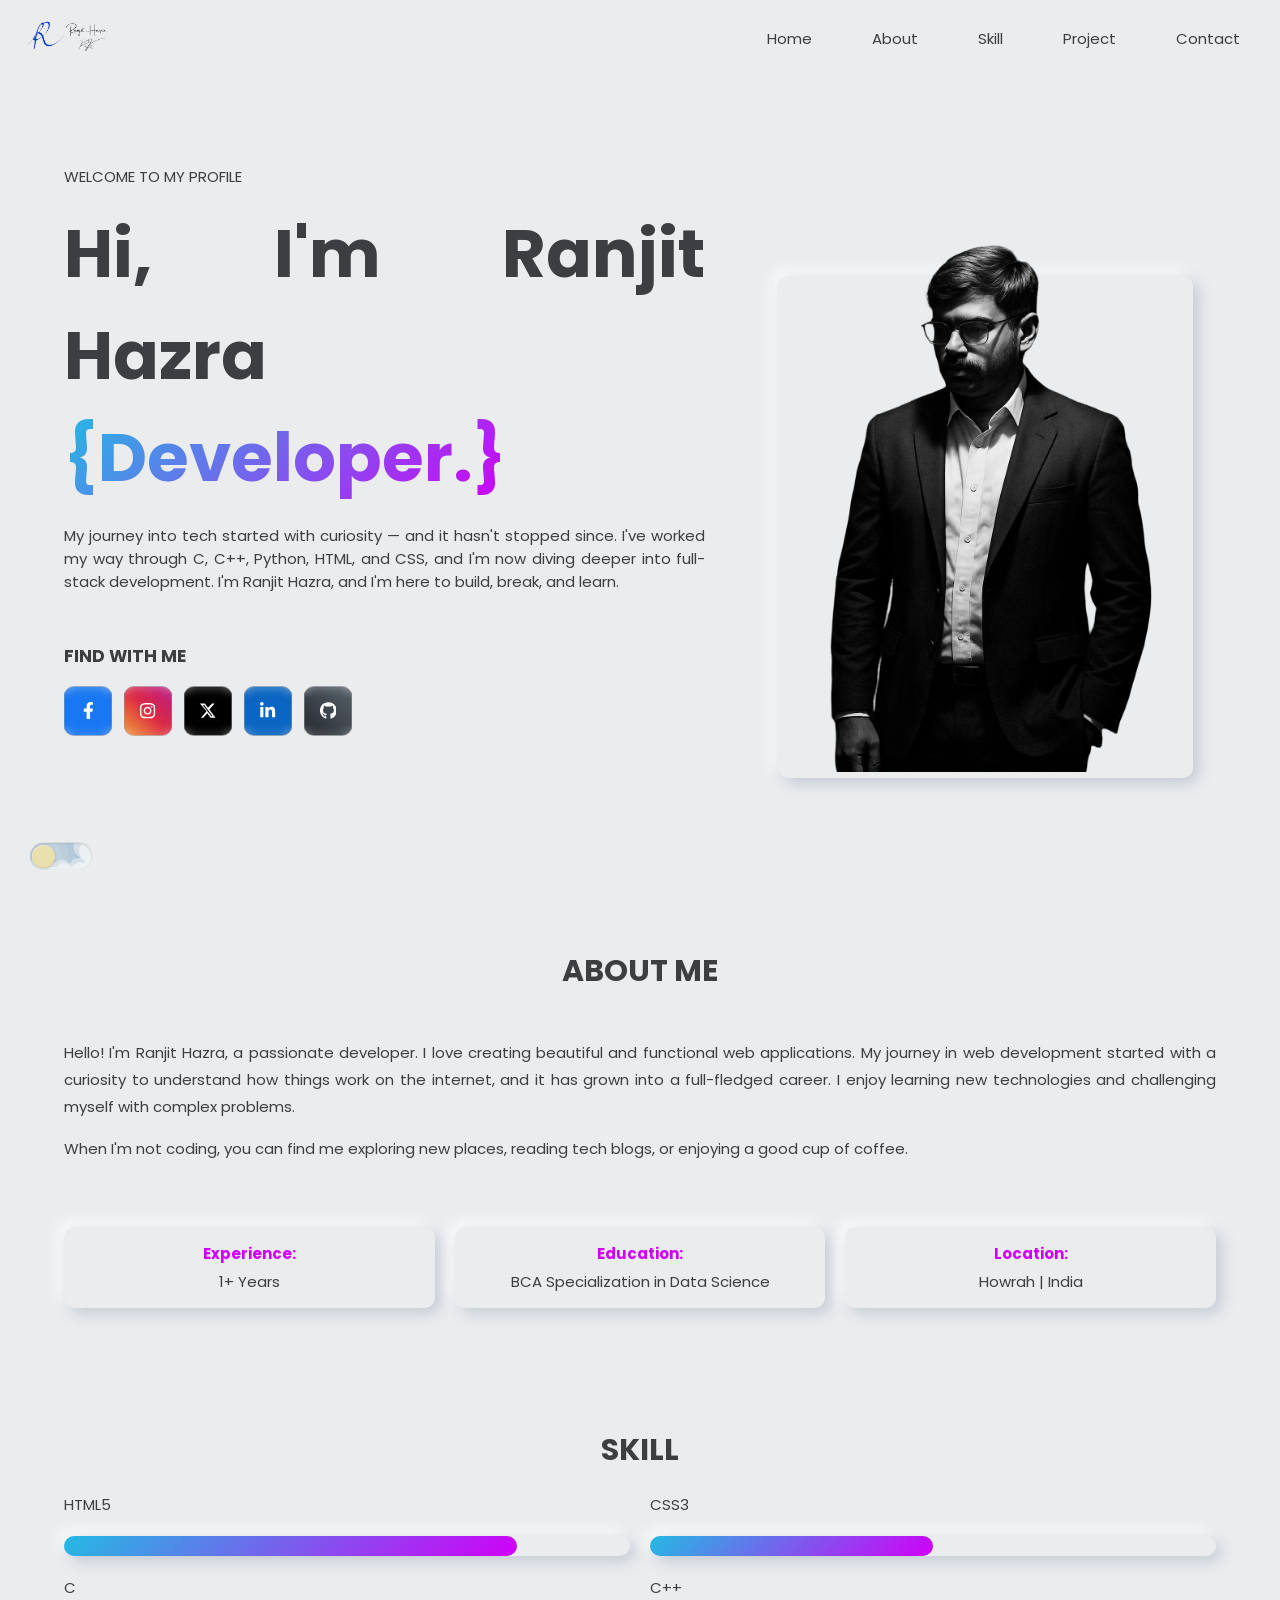
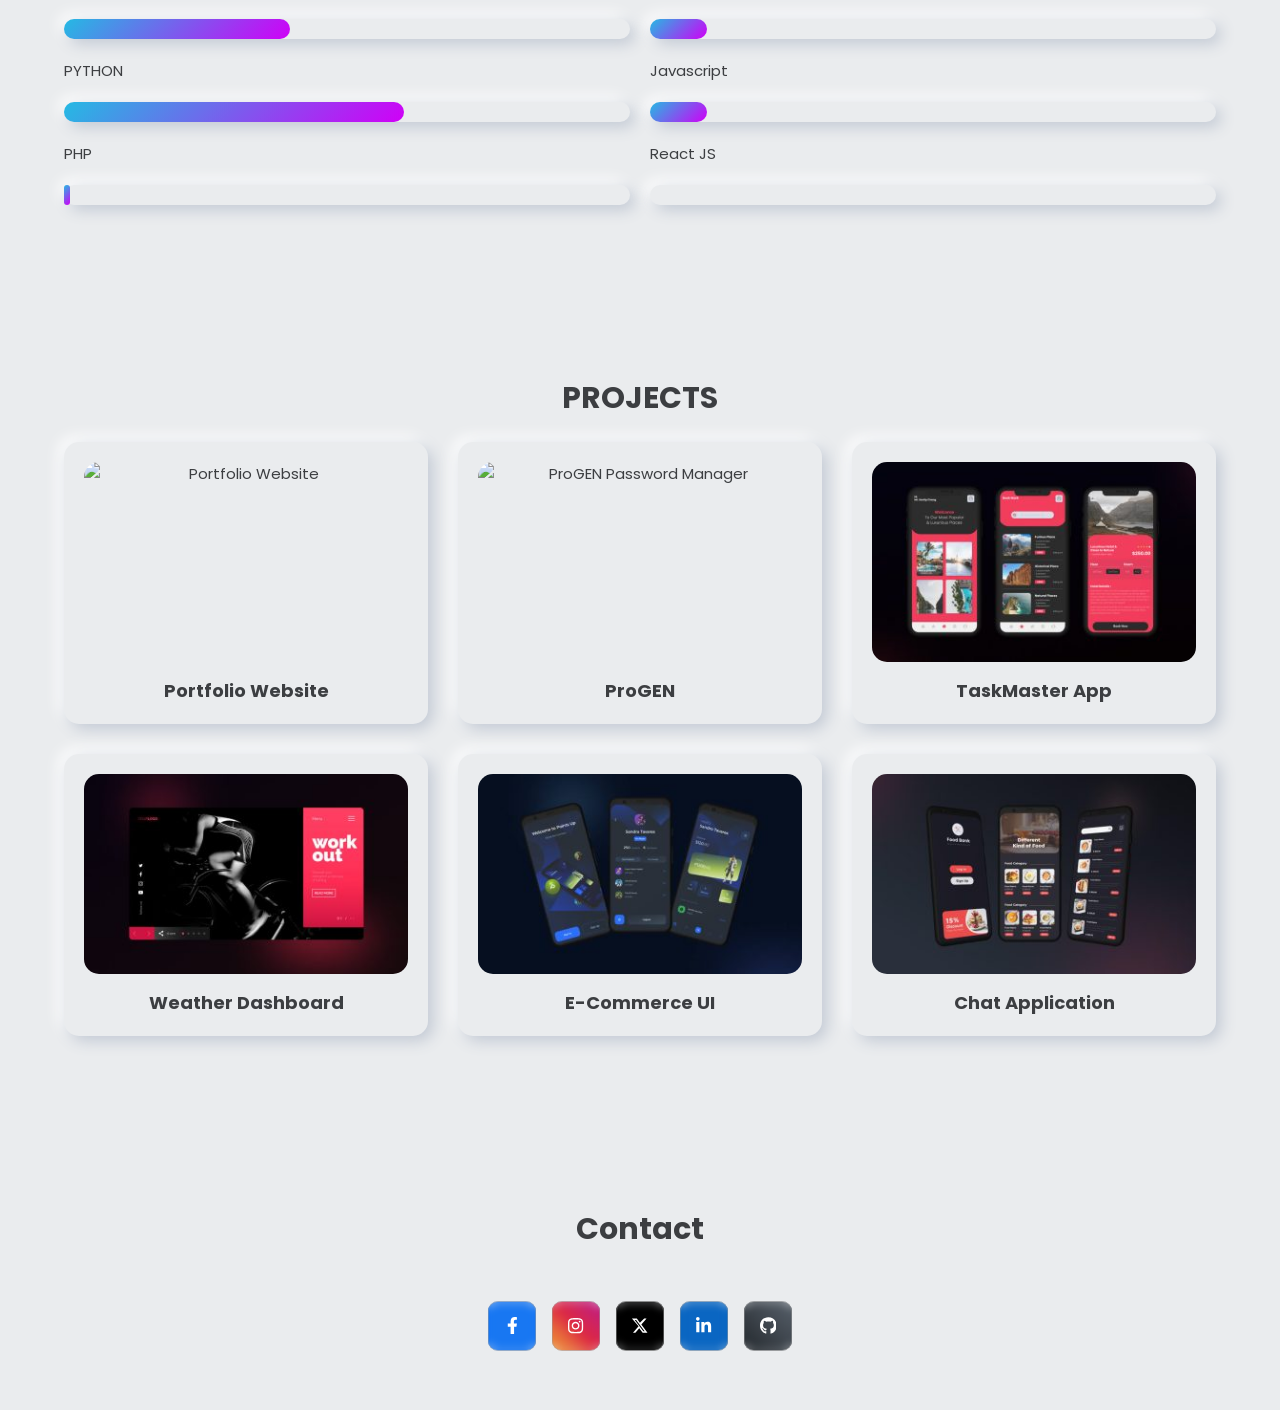
==== index.html @ 3785ac53 "Rename portfolio.html to index.html" ====
<!DOCTYPE html>
<html lang="en">

<head>
    <meta charset="UTF-8">
    <meta http-equiv="X-UA-Compatible" content="IE=edge">
    <meta name="viewport" content="width=device-width, initial-scale=1.0">
    <title>Ranjit Hazra | Portfolio</title>
    <link rel="stylesheet" href="style.css">
    <link rel="stylesheet" href="https://cdnjs.cloudflare.com/ajax/libs/font-awesome/6.3.0/css/all.min.css">
    <link href="https://unpkg.com/aos@2.3.1/dist/aos.css" rel="stylesheet">
</head>

<body>
    <!-- Preloader -->
    <div id="preloader">
        <div class="loader-wrapper">
          <span class="loader-letter">G</span>
          <span class="loader-letter">e</span>
          <span class="loader-letter">n</span>
          <span class="loader-letter">e</span>
          <span class="loader-letter">r</span>
          <span class="loader-letter">a</span>
          <span class="loader-letter">t</span>
          <span class="loader-letter">i</span>
          <span class="loader-letter">n</span>
          <span class="loader-letter">g</span>

          <div class="loader"></div>
        </div>
    </div>

    <!-- Theme Toggle -->
    <div class="theme-toggle-wrapper">
        <label class="theme-switch">
          <input type="checkbox" class="theme-switch__checkbox" id="theme-checkbox">
          <div class="theme-switch__container">
            <div class="theme-switch__clouds"></div>
            <div class="theme-switch__stars-container">
              <svg xmlns="http://www.w3.org/2000/svg" viewBox="0 0 144 55" fill="none">
                <path fill-rule="evenodd" clip-rule="evenodd" d="M135.831 3.00688C135.055 3.85027 134.111 4.29946 133 4.35447C134.111 4.40947 135.055 4.85867 135.831 5.71123C136.607 6.55462 136.996 7.56303 136.996 8.72727C136.996 7.95722 137.172 7.25134 137.525 6.59129C137.886 5.93124 138.372 5.39954 138.98 5.00535C139.598 4.60199 140.268 4.39114 141 4.35447C139.88 4.2903 138.936 3.85027 138.16 3.00688C137.384 2.16348 136.996 1.16425 136.996 0C136.996 1.16425 136.607 2.16348 135.831 3.00688ZM31 23.3545C32.1114 23.2995 33.0551 22.8503 33.8313 22.0069C34.6075 21.1635 34.9956 20.1642 34.9956 19C34.9956 20.1642 35.3837 21.1635 36.1599 22.0069C36.9361 22.8503 37.8798 23.2903 39 23.3545C38.2679 23.3911 37.5976 23.602 36.9802 24.0053C36.3716 24.3995 35.8864 24.9312 35.5248 25.5913C35.172 26.2513 34.9956 26.9572 34.9956 27.7273C34.9956 26.563 34.6075 25.5546 33.8313 24.7112C33.0551 23.8587 32.1114 23.4095 31 23.3545ZM0 36.3545C1.11136 36.2995 2.05513 35.8503 2.83131 35.0069C3.6075 34.1635 3.99559 33.1642 3.99559 32C3.99559 33.1642 4.38368 34.1635 5.15987 35.0069C5.93605 35.8503 6.87982 36.2903 8 36.3545C7.26792 36.3911 6.59757 36.602 5.98015 37.0053C5.37155 37.3995 4.88644 37.9312 4.52481 38.5913C4.172 39.2513 3.99559 39.9572 3.99559 40.7273C3.99559 39.563 3.6075 38.5546 2.83131 37.7112C2.05513 36.8587 1.11136 36.4095 0 36.3545ZM56.8313 24.0069C56.0551 24.8503 55.1114 25.2995 54 25.3545C55.1114 25.4095 56.0551 25.8587 56.8313 26.7112C57.6075 27.5546 57.9956 28.563 57.9956 29.7273C57.9956 28.9572 58.172 28.2513 58.5248 27.5913C58.8864 26.9312 59.3716 26.3995 59.9802 26.0053C60.5976 25.602 61.2679 25.3911 62 25.3545C60.8798 25.2903 59.9361 24.8503 59.1599 24.0069C58.3837 23.1635 57.9956 22.1642 57.9956 21C57.9956 22.1642 57.6075 23.1635 56.8313 24.0069ZM81 25.3545C82.1114 25.2995 83.0551 24.8503 83.8313 24.0069C84.6075 23.1635 84.9956 22.1642 84.9956 21C84.9956 22.1642 85.3837 23.1635 86.1599 24.0069C86.9361 24.8503 87.8798 25.2903 89 25.3545C88.2679 25.3911 87.5976 25.602 86.9802 26.0053C86.3716 26.3995 85.8864 26.9312 85.5248 27.5913C85.172 28.2513 84.9956 28.9572 84.9956 29.7273C84.9956 28.563 84.6075 27.5546 83.8313 26.7112C83.0551 25.8587 82.1114 25.4095 81 25.3545ZM136 36.3545C137.111 36.2995 138.055 35.8503 138.831 35.0069C139.607 34.1635 139.996 33.1642 139.996 32C139.996 33.1642 140.384 34.1635 141.16 35.0069C141.936 35.8503 142.88 36.2903 144 36.3545C143.268 36.3911 142.598 36.602 141.98 37.0053C141.372 37.3995 140.886 37.9312 140.525 38.5913C140.172 39.2513 139.996 39.9572 139.996 40.7273C139.996 39.563 139.607 38.5546 138.831 37.7112C138.055 36.8587 137.111 36.4095 136 36.3545ZM101.831 49.0069C101.055 49.8503 100.111 50.2995 99 50.3545C100.111 50.4095 101.055 50.8587 101.831 51.7112C102.607 52.5546 102.996 53.563 102.996 54.7273C102.996 53.9572 103.172 53.2513 103.525 52.5913C103.886 51.9312 104.372 51.3995 104.98 51.0053C105.598 50.602 106.268 50.3911 107 50.3545C105.88 50.2903 104.936 49.8503 104.16 49.0069C103.384 48.1635 102.996 47.1642 102.996 46C102.996 47.1642 102.607 48.1635 101.831 49.0069Z" fill="currentColor"></path>
              </svg>
            </div>
            <div class="theme-switch__circle-container">
              <div class="theme-switch__sun-moon-container">
                <div class="theme-switch__moon">
                  <div class="theme-switch__spot"></div>
                  <div class="theme-switch__spot"></div>
                  <div class="theme-switch__spot"></div>
                </div>
              </div>
            </div>
          </div>
        </label>
    </div>

    <header>
        <div class="logo">
            <img src="Ranjit_Hazra_RK__Flyers__Landscape__-removebg-preview.png"
                alt="logo">
        </div>
        <div class="navDiv">
            <label for="menu">
                <i class="fa-solid fa-bars"></i>
            </label>
        </div>
        <input type="checkbox" id="menu">
        <ul class="nav">
            <label for="menu">
                <i class="fa-solid fa-xmark"></i>
            </label>
            <li><a href="#home">Home</a></li>
            <li><a href="#about">About</a></li>
            <li><a href="#skill">Skill</a></li>
            <li><a href="#project">Project</a></li>
            <li><a href="#contact">Contact</a></li>
        </ul>
    </header>

    <div class="container">
        <div class="banner" id="home">
            <div class="content">
                <p>WELCOME TO MY PROFILE</p>
                <h1>
                    Hi, I'm Ranjit Hazra <br />
                    <div class="gradientText">
                        <div class="job" data-job1="{Developer.}" data-job2="{BackEnd.}" data-job3="{FrontEnd.}"></div>
                    </div>
                </h1>
                <p>
                My journey into tech started with curiosity — and it hasn't stopped since. I've worked my way through C, C++, Python, HTML, and CSS, and I'm now diving deeper into full-stack development. I'm Ranjit Hazra, and I'm here to build, break, and learn.
                </p>
                <div class="find">
                    <h3>FIND WITH ME</h3>
                    <div class="social-buttons">

                        <!-- Facebook -->
                        <a href="https://www.facebook.com/profile.php?id=100039845799332" target="_blank">
                            <button class="SBtn fb">
                                <span class="sCont">
                                    <svg fill="white" viewBox="0 0 320 512" height="1.3em" xmlns="http://www.w3.org/2000/svg">
                                        <path d="M279.14 288l14.22-92.66h-88.91V133.47c0-25.35 12.42-50.06 52.24-50.06H293V6.26S259.5 0 227.36 0c-73.22 0-121.08 44.38-121.08 124.72v70.62H22.89V288h83.39v224h102.77V288z"/>
                                    </svg>
                                </span>
                                <span class="sBG"></span>
                            </button>
                        </a>

                        <!-- Instagram -->
                        <a href="https://www.instagram.com/rednarock" target="_blank">
                            <button class="SBtn ig">
                                <span class="sCont">
                                    <svg fill="white" viewBox="0 0 448 512" height="1.3em" xmlns="http://www.w3.org/2000/svg">
                                        <path d="M224.1 141c-63.6 0-114.9 51.3-114.9 114.9s51.3 114.9 114.9 114.9S339 319.5 339 255.9 287.7 141 224.1 141zm0 189.6c-41.1 0-74.7-33.5-74.7-74.7s33.5-74.7 74.7-74.7 74.7 33.5 74.7 74.7-33.6 74.7-74.7 74.7zm146.4-194.3c0 14.9-12 26.8-26.8 26.8-14.9 0-26.8-12-26.8-26.8s12-26.8 26.8-26.8 26.8 12 26.8 26.8zm76.1 27.2c-1.7-35.9-9.9-67.7-36.2-93.9-26.2-26.2-58-34.4-93.9-36.2-37-2.1-147.9-2.1-184.9 0-35.8 1.7-67.6 9.9-93.9 36.1s-34.4 58-36.2 93.9c-2.1 37-2.1 147.9 0 184.9 1.7 35.9 9.9 67.7 36.2 93.9s58 34.4 93.9 36.2c37 2.1 147.9 2.1 184.9 0 35.9-1.7 67.7-9.9 93.9-36.2 26.2-26.2 34.4-58 36.2-93.9 2.1-37 2.1-147.8 0-184.8zM398.8 388c-7.8 19.6-22.9 34.7-42.6 42.6-29.5 11.7-99.5 9-132.1 9s-102.7 2.6-132.1-9c-19.6-7.8-34.7-22.9-42.6-42.6-11.7-29.5-9-99.5-9-132.1s-2.6-102.7 9-132.1c7.8-19.6 22.9-34.7 42.6-42.6 29.5-11.7 99.5-9 132.1-9s102.7-2.6 132.1 9c19.6 7.8 34.7 22.9 42.6 42.6 11.7 29.5 9 99.5 9 132.1s2.7 102.7-9 132.1z"/>
                                    </svg>
                                </span>
                                <span class="sBG"></span>
                            </button>
                        </a>

                        <!-- X (Twitter) -->
                        <a href="https://x.com/anyuse069" target="_blank">
                            <button class="SBtn xtwt">
                                <span class="sCont">
                                    <svg fill="white" viewBox="0 0 24 24" height="1.3em" xmlns="http://www.w3.org/2000/svg">
                                        <path d="M18.244 2.25h3.308l-7.227 8.26 8.502 11.24H16.17l-4.714-6.231-5.401 6.231H2.744l7.73-8.835L1.254 2.25H8.08l4.253 5.622 5.911-5.622zm-1.161 17.52h1.833L7.084 4.126H5.117z"/>
                                    </svg>
                                </span>
                                <span class="sBG"></span>
                            </button>
                        </a>

                        <!-- LinkedIn -->
                        <a href="https://www.linkedin.com/in/ranjit-hazra-64b341323" target="_blank">
                            <button class="SBtn li">
                                <span class="sCont">
                                    <svg fill="white" viewBox="0 0 448 512" height="1.3em" xmlns="http://www.w3.org/2000/svg">
                                        <path d="M100.28 448H7.4V148.9h92.88zM53.79 108.1C24.09 108.1 0 83.5 0 53.8a53.79 53.79 0 0 1 107.58 0c0 29.7-24.1 54.3-53.79 54.3zM447.9 448h-92.68V302.4c0-34.7-.7-79.2-48.29-79.2-48.29 0-55.69 37.7-55.69 76.7V448h-92.78V148.9h89.08v40.8h1.3c12.4-23.5 42.69-48.3 87.88-48.3 94 0 111.28 61.9 111.28 142.3V448z"/>
                                    </svg>
                                </span>
                                <span class="sBG"></span>
                            </button>
                        </a>

                        <!-- GitHub -->
                        <a href="https://github.com/rednarock016" target="_blank">
                            <button class="SBtn gh">
                                <span class="sCont">
                                    <svg fill="white" viewBox="0 0 496 512" height="1.3em" xmlns="http://www.w3.org/2000/svg">
                                        <path d="M165.9 397.4c0 2-2.3 3.6-5.2 3.6-3.3.3-5.6-1.3-5.6-3.6 0-2 2.3-3.6 5.2-3.6 3-.3 5.6 1.3 5.6 3.6zm-31.1-4.5c-.7 2 1.3 4.3 4.3 4.9 2.6 1 5.6 0 6.2-2s-1.3-4.3-4.3-5.2c-2.6-.7-5.5.3-6.2 2.3zm44.2-1.7c-2.9.7-4.9 2.6-4.6 4.9.3 2 2.9 3.3 5.9 2.6 2.9-.7 4.9-2.6 4.6-4.6-.3-1.9-3-3.2-5.9-2.9zM244.8 8C106.1 8 0 113.3 0 252c0 110.9 69.8 205.8 169.5 239.2 12.8 2.3 17.3-5.6 17.3-12.1 0-6.2-.3-40.4-.3-61.4 0 0-70 15-84.7-29.8 0 0-11.4-29.1-27.8-36.6 0 0-22.9-15.7 1.6-15.4 0 0 24.9 2 38.6 25.8 21.9 38.6 58.6 27.5 72.9 20.9 2.3-16 8.8-27.1 16-33.7-55.9-6.2-112.3-14.3-112.3-110.5 0-27.5 7.6-41.3 23.6-58.9-2.6-6.5-11.1-33.3 2.6-67.9 20.9-6.5 69 27 69 27 20-5.6 41.5-8.5 62.8-8.5s42.8 2.9 62.8 8.5c0 0 48.1-33.6 69-27 13.7 34.7 5.2 61.4 2.6 67.9 16 17.7 25.8 31.5 25.8 58.9 0 96.5-58.9 104.2-114.8 110.5 9.2 7.9 17 22.9 17 46.4 0 33.7-.3 75.4-.3 83.6 0 6.5 4.6 14.4 17.3 12.1C428.2 457.8 496 362.9 496 252 496 113.3 383.5 8 244.8 8z"/>
                                    </svg>
                                </span>
                                <span class="sBG"></span>
                            </button>
                        </a>

                    </div>
                </div>
            </div>
            <div class="avatar">
                <img src="Profile pic.png" alt="Profile image">
            </div>
        </div>

        <div id="about" data-aos="fade-up">
            <h1 class="title">ABOUT ME</h1>
            <div class="about-content">
                <div class="about-text">
                    <p>
                    Hello! I'm Ranjit Hazra, a passionate developer. I love creating beautiful and functional web applications. 
                    My journey in web development started with a curiosity to understand how things work on the internet, 
                    and it has grown into a full-fledged career. I enjoy learning new technologies and challenging myself with complex problems.
                    </p>
                    <p>
                    When I'm not coding, you can find me exploring new places, reading tech blogs, or enjoying a good cup of coffee.
                    </p>
                </div>
                <div class="about-details">
                    <div class="detail-item">
                        <strong>Experience:</strong> <span>1+ Years</span>
                    </div>
                    <div class="detail-item">
                        <strong>Education:</strong> <span>BCA Specialization in Data Science</span>
                    </div>
                    <div class="detail-item">
                        <strong>Location:</strong> <span>Howrah | India</span>
                    </div>
                </div>
            </div>
        </div>

        <div id="skill" data-aos="fade-up">
            <h1 class="title">SKILL</h1>
            <div class="listSkill">
                <div class="item">
                    <div class="name">HTML5</div>
                    <div class="evaluate" style="--point:80%"></div>
                </div>
                <div class="item">
                    <div class="name">CSS3</div>
                    <div class="evaluate" style="--point:50%"></div>
                </div>
                <div class="item">
                    <div class="name">C</div>
                    <div class="evaluate" style="--point:40%"></div>
                </div>
                <div class="item">
                    <div class="name">C++</div>
                    <div class="evaluate" style="--point:10%"></div>
                </div>
                <div class="item">
                    <div class="name">PYTHON</div>
                    <div class="evaluate" style="--point:60%"></div>
                </div>
                <div class="item">
                    <div class="name">Javascript</div>
                    <div class="evaluate" style="--point:10%"></div>
                </div>
                <div class="item">
                    <div class="name">PHP</div>
                    <div class="evaluate" style="--point:01%"></div>
                </div>
                <div class="item">
                    <div class="name">React JS</div>
                    <div class="evaluate" style="--point:00%"></div>
                </div>
            </div>
        </div>
        <div id="project" data-aos="fade-up">
            <h1 class="title">PROJECTS</h1>
            <div class="listProject">
                <div class="item" data-aos="zoom-in" data-aos-delay="100">
                    <img src="Prortfolio website.png" alt="Portfolio Website">
                    <div class="name">Portfolio Website</div>
                    <div class="overlay">
                        <p class="project-desc">A personal portfolio built to showcase my skills and projects.</p>
                        <div class="tech-stack">
                            <span>HTML5</span>
                            <span>CSS3</span>
                            <span>JS</span>
                        </div>
                        <div class="project-links">
                            <a href="#" target="_blank"><i class="fa-solid fa-arrow-up-right-from-square"></i></a>
                            <a href="#" target="_blank"><i class="fa-brands fa-github"></i></a>
                        </div>
                    </div>
                </div>
                <div class="item" data-aos="zoom-in" data-aos-delay="200">
                    <img src="ProGEN.png" alt="ProGEN Password Manager">
                    <div class="name">ProGEN</div>
                    <div class="overlay">
                        <p class="project-desc">A secure password generator and manager to safely store your credentials.</p>
                        <div class="tech-stack">
                            <span>Python</span>
                            <span>Html</span><br>
                            <span>CSS</span>
                            <span>JavaScript</span>
                            <span>Flask</span>
                        </div>
                        <div class="project-links">
                            <a href="#" target="_blank"><i class="fa-solid fa-arrow-up-right-from-square"></i></a>
                            <a href="#" target="_blank"><i class="fa-brands fa-github"></i></a>
                        </div>
                    </div>
                </div>
                <div class="item" data-aos="zoom-in" data-aos-delay="300">
                    <img src="img3.jpg" alt="TaskMaster App">
                    <div class="name">TaskMaster App</div>
                    <div class="overlay">
                        <p class="project-desc">A productivity app to manage daily tasks efficiently.</p>
                        <div class="tech-stack">
                            <span>Python</span>
                            <span>Django</span>
                        </div>
                        <div class="project-links">
                            <a href="#" target="_blank"><i class="fa-solid fa-arrow-up-right-from-square"></i></a>
                            <a href="#" target="_blank"><i class="fa-brands fa-github"></i></a>
                        </div>
                    </div>
                </div>
                <div class="item" data-aos="zoom-in" data-aos-delay="400">
                    <img src="img4.jpg" alt="Weather Dashboard">
                    <div class="name">Weather Dashboard</div>
                    <div class="overlay">
                        <p class="project-desc">Real-time weather application consuming public APIs.</p>
                        <div class="tech-stack">
                            <span>JavaScript</span>
                            <span>API</span>
                        </div>
                        <div class="project-links">
                            <a href="#" target="_blank"><i class="fa-solid fa-arrow-up-right-from-square"></i></a>
                            <a href="#" target="_blank"><i class="fa-brands fa-github"></i></a>
                        </div>
                    </div>
                </div>
                <div class="item" data-aos="zoom-in" data-aos-delay="500">
                    <img src="img5.jpg" alt="E-Commerce UI">
                    <div class="name">E-Commerce UI</div>
                    <div class="overlay">
                        <p class="project-desc">Modern and responsive frontend for an online store.</p>
                        <div class="tech-stack">
                            <span>HTML5</span>
                            <span>Tailwind</span>
                        </div>
                        <div class="project-links">
                            <a href="#" target="_blank"><i class="fa-solid fa-arrow-up-right-from-square"></i></a>
                            <a href="#" target="_blank"><i class="fa-brands fa-github"></i></a>
                        </div>
                    </div>
                </div>
                <div class="item" data-aos="zoom-in" data-aos-delay="600">
                    <img src="img6.jpg" alt="Chat Application">
                    <div class="name">Chat Application</div>
                    <div class="overlay">
                        <p class="project-desc">Real-time messaging platform with web sockets.</p>
                        <div class="tech-stack">
                            <span>React</span>
                            <span>Socket.IO</span>
                        </div>
                        <div class="project-links">
                            <a href="#" target="_blank"><i class="fa-solid fa-arrow-up-right-from-square"></i></a>
                            <a href="#" target="_blank"><i class="fa-brands fa-github"></i></a>
                        </div>
                    </div>
                </div>
            </div>
        </div>
        <div id="contact">
            <h1 class="title">Contact</h1>
            <div class="contact-social">

                <!-- Facebook -->
                <a href="https://www.facebook.com/profile.php?id=100039845799332" target="_blank">
                    <button class="SBtn fb">
                        <span class="sCont">
                            <svg fill="white" viewBox="0 0 320 512" height="1.3em" xmlns="http://www.w3.org/2000/svg">
                                <path d="M279.14 288l14.22-92.66h-88.91V133.47c0-25.35 12.42-50.06 52.24-50.06H293V6.26S259.5 0 227.36 0c-73.22 0-121.08 44.38-121.08 124.72v70.62H22.89V288h83.39v224h102.77V288z"/>
                            </svg>
                        </span>
                        <span class="sBG"></span>
                    </button>
                </a>

                <!-- Instagram -->
                <a href="https://www.instagram.com/rednarock" target="_blank">
                    <button class="SBtn ig">
                        <span class="sCont">
                            <svg fill="white" viewBox="0 0 448 512" height="1.3em" xmlns="http://www.w3.org/2000/svg">
                                <path d="M224.1 141c-63.6 0-114.9 51.3-114.9 114.9s51.3 114.9 114.9 114.9S339 319.5 339 255.9 287.7 141 224.1 141zm0 189.6c-41.1 0-74.7-33.5-74.7-74.7s33.5-74.7 74.7-74.7 74.7 33.5 74.7 74.7-33.6 74.7-74.7 74.7zm146.4-194.3c0 14.9-12 26.8-26.8 26.8-14.9 0-26.8-12-26.8-26.8s12-26.8 26.8-26.8 26.8 12 26.8 26.8zm76.1 27.2c-1.7-35.9-9.9-67.7-36.2-93.9-26.2-26.2-58-34.4-93.9-36.2-37-2.1-147.9-2.1-184.9 0-35.8 1.7-67.6 9.9-93.9 36.1s-34.4 58-36.2 93.9c-2.1 37-2.1 147.9 0 184.9 1.7 35.9 9.9 67.7 36.2 93.9s58 34.4 93.9 36.2c37 2.1 147.9 2.1 184.9 0 35.9-1.7 67.7-9.9 93.9-36.2 26.2-26.2 34.4-58 36.2-93.9 2.1-37 2.1-147.8 0-184.8zM398.8 388c-7.8 19.6-22.9 34.7-42.6 42.6-29.5 11.7-99.5 9-132.1 9s-102.7 2.6-132.1-9c-19.6-7.8-34.7-22.9-42.6-42.6-11.7-29.5-9-99.5-9-132.1s-2.6-102.7 9-132.1c7.8-19.6 22.9-34.7 42.6-42.6 29.5-11.7 99.5-9 132.1-9s102.7-2.6 132.1 9c19.6 7.8 34.7 22.9 42.6 42.6 11.7 29.5 9 99.5 9 132.1s2.7 102.7-9 132.1z"/>
                            </svg>
                        </span>
                        <span class="sBG"></span>
                    </button>
                </a>

                <!-- X (Twitter) -->
                <a href="https://x.com/anyuse069" target="_blank">
                    <button class="SBtn xtwt">
                        <span class="sCont">
                            <svg fill="white" viewBox="0 0 24 24" height="1.3em" xmlns="http://www.w3.org/2000/svg">
                                <path d="M18.244 2.25h3.308l-7.227 8.26 8.502 11.24H16.17l-4.714-6.231-5.401 6.231H2.744l7.73-8.835L1.254 2.25H8.08l4.253 5.622 5.911-5.622zm-1.161 17.52h1.833L7.084 4.126H5.117z"/>
                            </svg>
                        </span>
                        <span class="sBG"></span>
                    </button>
                </a>

                <!-- LinkedIn -->
                <a href="https://www.linkedin.com/in/ranjit-hazra-64b341323" target="_blank">
                    <button class="SBtn li">
                        <span class="sCont">
                            <svg fill="white" viewBox="0 0 448 512" height="1.3em" xmlns="http://www.w3.org/2000/svg">
                                <path d="M100.28 448H7.4V148.9h92.88zM53.79 108.1C24.09 108.1 0 83.5 0 53.8a53.79 53.79 0 0 1 107.58 0c0 29.7-24.1 54.3-53.79 54.3zM447.9 448h-92.68V302.4c0-34.7-.7-79.2-48.29-79.2-48.29 0-55.69 37.7-55.69 76.7V448h-92.78V148.9h89.08v40.8h1.3c12.4-23.5 42.69-48.3 87.88-48.3 94 0 111.28 61.9 111.28 142.3V448z"/>
                            </svg>
                        </span>
                        <span class="sBG"></span>
                    </button>
                </a>

                <!-- GitHub -->
                <a href="https://github.com/rednarock016" target="_blank">
                    <button class="SBtn gh">
                        <span class="sCont">
                            <svg fill="white" viewBox="0 0 496 512" height="1.3em" xmlns="http://www.w3.org/2000/svg">
                                <path d="M165.9 397.4c0 2-2.3 3.6-5.2 3.6-3.3.3-5.6-1.3-5.6-3.6 0-2 2.3-3.6 5.2-3.6 3-.3 5.6 1.3 5.6 3.6zm-31.1-4.5c-.7 2 1.3 4.3 4.3 4.9 2.6 1 5.6 0 6.2-2s-1.3-4.3-4.3-5.2c-2.6-.7-5.5.3-6.2 2.3zm44.2-1.7c-2.9.7-4.9 2.6-4.6 4.9.3 2 2.9 3.3 5.9 2.6 2.9-.7 4.9-2.6 4.6-4.6-.3-1.9-3-3.2-5.9-2.9zM244.8 8C106.1 8 0 113.3 0 252c0 110.9 69.8 205.8 169.5 239.2 12.8 2.3 17.3-5.6 17.3-12.1 0-6.2-.3-40.4-.3-61.4 0 0-70 15-84.7-29.8 0 0-11.4-29.1-27.8-36.6 0 0-22.9-15.7 1.6-15.4 0 0 24.9 2 38.6 25.8 21.9 38.6 58.6 27.5 72.9 20.9 2.3-16 8.8-27.1 16-33.7-55.9-6.2-112.3-14.3-112.3-110.5 0-27.5 7.6-41.3 23.6-58.9-2.6-6.5-11.1-33.3 2.6-67.9 20.9-6.5 69 27 69 27 20-5.6 41.5-8.5 62.8-8.5s42.8 2.9 62.8 8.5c0 0 48.1-33.6 69-27 13.7 34.7 5.2 61.4 2.6 67.9 16 17.7 25.8 31.5 25.8 58.9 0 96.5-58.9 104.2-114.8 110.5 9.2 7.9 17 22.9 17 46.4 0 33.7-.3 75.4-.3 83.6 0 6.5 4.6 14.4 17.3 12.1C428.2 457.8 496 362.9 496 252 496 113.3 383.5 8 244.8 8z"/>
                            </svg>
                        </span>
                        <span class="sBG"></span>
                    </button>
                </a>

            </div>
        </div>
    </div>

    <!-- Back to Top Button -->
    <a href="#home" id="back-to-top" class="back-to-top">
        <i class="fa-solid fa-arrow-up"></i>
    </a>

    <!-- AOS JS -->
    <script src="https://unpkg.com/aos@2.3.1/dist/aos.js"></script>
    <!-- Custom Scripts -->
    <script>
        // Initialize AOS
        AOS.init({
            duration: 800,
            once: true,
            offset: 100,
        });

        // Preloader
        window.addEventListener('load', () => {
            const preloader = document.getElementById('preloader');
            if(preloader) {
                preloader.style.opacity = '0';
                setTimeout(() => {
                    preloader.style.display = 'none';
                }, 500);
            }
        });

        // Theme Toggle Logic
        const themeCheckbox = document.getElementById('theme-checkbox');
        
        // Determine saved theme or default
        const savedTheme = localStorage.getItem('theme');
        if (savedTheme === 'dark') {
            document.body.classList.add('dark-mode');
            themeCheckbox.checked = true;
        }

        themeCheckbox.addEventListener('change', () => {
            document.body.classList.toggle('dark-mode');
            if (document.body.classList.contains('dark-mode')) {
                localStorage.setItem('theme', 'dark');
            } else {
                localStorage.setItem('theme', 'light');
            }
        });

        // Back to Top Button visibility
        const backToTopBtn = document.getElementById('back-to-top');
        window.addEventListener('scroll', () => {
            if (window.scrollY > 300) {
                backToTopBtn.classList.add('show');
            } else {
                backToTopBtn.classList.remove('show');
            }
        });
    </script>
</body>

</html>
---- style.css ----
@import url('https://fonts.googleapis.com/css2?family=Poppins:wght@200;300;400;500;600&display=swap');
html{
    scroll-behavior: smooth;
}
:root{
    --light: #eaecee;
    --color-text: #3c3e41;
    --box-shadow: 
    5px 5px 15px #c1c8d3, 
    -5px -5px 15px #ffffff;
    --gradient-bg: linear-gradient(-45deg, #D000F7, #24BAE3);
}
.dark-mode {
    --light: #1e1e24;
    --color-text: #faf8f8;
    --box-shadow: 
    5px 5px 15px #141418, 
    -5px -5px 15px #282830;
    --gradient-bg: linear-gradient(-45deg, #FF007A, #7928CA);
}
a{
    color: var(--color-text);
    text-decoration: none;
}
body{
    margin: 0;
    background-color: var(--light);
    color: var(--color-text);
    font-family: 'Poppins', sans-serif;
    font-size: 15px;
}
header{
    position: fixed;
    top: 0;
    width: calc(100% - 20px);
    padding: 10px;
    border-bottom: 1px solid var(--light);
    display: grid;
    grid-template-columns: 30% 70%;
    background-color: var(--light);
    z-index: 1;
}
header .logo img{
    height: 50px;
}
header ul{
    margin: 0;
    list-style: none;
    display: flex;
    height: 100%;
    justify-content: end;
    align-items: center;
}
header ul li{
    padding: 0 30px;
}
.container{
    width: 1200px;
    max-width: 90%;
    margin: auto;
}
.banner{
    margin-top: 150px;
    display: grid;
    grid-template-columns: 60% 40%;
    border-bottom: 1px solid var(--light);
    padding-bottom: 50px;
}
.banner .content{
    text-align: justify;
    padding-right: 50px;
}
.banner .content h1{
    font-size: 4.5em;
    margin: 0;
}
.gradientText{
  display: inline-block;
    background: var(--gradient-bg);
  -webkit-background-clip: text;
  background-clip: text;
  -webkit-text-fill-color: transparent;
}
.job{
   display: inline-block;
}
.job::before{
    content: attr(data-job1);
    overflow: hidden;
    display: inline-flex;
    animation: effectText 1s linear infinite alternate,
    changeText 6s linear infinite;
}
@keyframes effectText{
    from{
        max-width: 0;
    }
    to{
        max-width: 500px;
    }
}
@keyframes changeText{
    0%, 33% {
    content: attr(data-job1);
  }
  34%, 66% {
    content: attr(data-job2);
  }
  67%, 100% {
    content: attr(data-job3);
  }
}
.find{
    margin-top: 50px;
}
.find ul{
    padding: 0;
    list-style: none;
    display: flex;
}
.find ul li{
    width: 50px;
    height: 50px;
    box-shadow: var(--box-shadow);
    margin: 10px;
    border-radius: 10px;
    display: flex;
    justify-content: center;
    align-items: center;
    cursor: pointer;
    transition: 0.5s;
}
.find ul li:hover{
    color: #fff;
    background-image: var(--gradient-bg);
}
.banner .avatar{
    position:relative;
    height: max-content;
    text-align: center;
}
.banner .avatar::before{
    position: absolute;
    width: 90%;
    height: 80%;
    content: '';
    z-index: -1;
    bottom: 0;
    border-radius: 10px;
    box-shadow: var(--box-shadow);
}
.banner img{
    width: 90%;
}
header .navDiv,
header .nav label,
header input{
    display: none;
}
.title{
    text-align: center;
    padding-top: 100px;
}
.listSkill{
    display: grid;
    grid-template-columns: repeat(2, 1fr);
    gap: 20px 20px;
    border-bottom: 1px solid var(--light);
    padding-bottom: 50px;
}
.listSkill .evaluate{
    width: 100%;
    height: 20px;
    box-shadow: var(--box-shadow);
    border-radius: 10px;
    margin-top: 20px;
    position: relative;
}
.listSkill .evaluate::before{
    position: absolute;
    height: 100%;
    width: var(--point);
    background-image: var(--gradient-bg);
    content: '';
    border-radius: 10px;
}
.listProject{
    display: grid;
    grid-template-columns: repeat(3, 1fr);
    gap: 30px;
    border-bottom: 1px solid var(--light);
    padding-bottom: 50px;
}
.listProject .item{
    text-align: center;
    box-shadow: var(--box-shadow);
    padding: 20px;
    border-radius: 15px;
    position: relative;
    overflow: hidden;
    transition: 0.3s;
    display: flex;
    flex-direction: column;
}
.listProject .item img{
    width: 100%;
    border-radius: 15px;
    transition: 0.4s;
    height: 200px;
    object-fit: cover;
}
.listProject .item .name {
    margin-top: 15px;
    font-weight: bold;
    font-size: large;
    z-index: 1;
    position: relative;
}
.listProject .item .overlay {
    position: absolute;
    top: 0; left: 0; width: 100%; height: 100%;
    background: rgba(0, 0, 0, 0.85);
    color: #fff;
    display: flex;
    flex-direction: column;
    justify-content: center;
    align-items: center;
    padding: 20px;
    box-sizing: border-box;
    opacity: 0;
    transition: 0.4s ease-in-out;
    transform: translateY(20px);
}
.listProject .item:hover .overlay {
    opacity: 1;
    transform: translateY(0);
}
.listProject .item:hover img {
    transform: scale(1.05);
}
.project-desc {
    font-size: 0.9rem;
    margin-bottom: 10px;
}
.tech-stack {
    display: flex; gap: 10px; flex-wrap: wrap; justify-content: center; margin-bottom: 15px;
}
.tech-stack span {
    background: var(--gradient-bg);
    padding: 3px 10px;
    border-radius: 20px;
    font-size: 0.75rem;
    font-weight: bold;
    color: #fff;
}
.project-links a {
    color: #fff;
    font-size: 1.5rem;
    margin: 0 10px;
    transition: 0.3s;
}
.project-links a:hover {
    color: #D000F7;
    transform: scale(1.2);
}
.contact{
    padding: 0;
    list-style: none;
    display: flex;
    justify-content: center;
    align-items: center;
    margin-top: 50px;
}
.contact li{
    width: 50px;
    height: 50px;
    margin: 20px;
    box-shadow: var(--box-shadow);
    display: flex;
    justify-content: center;
    align-items: center;
    border-radius: 5px;
    transition: 0.5s;
}
.contact li:hover{
    background-image: var(--gradient-bg);
    color: #fff;
}
/* ── Animated Social Buttons ── */
.social-buttons {
    display: flex;
    flex-wrap: wrap;
    gap: 12px;
    margin-top: 15px;
}
.social-buttons a,
.contact-social a {
    text-decoration: none;
}
.SBtn {
    width: 48px;
    height: 48px;
    display: flex;
    align-items: center;
    justify-content: center;
    border: none;
    background-color: transparent;
    position: relative;
    border-radius: 7px;
    cursor: pointer;
    transition: all .3s;
    padding: 0;
}
.sCont {
    width: 100%;
    height: 100%;
    display: flex;
    align-items: center;
    justify-content: center;
    background-color: transparent;
    backdrop-filter: blur(4px);
    border-radius: 10px;
    transition: all .3s;
    border: 1px solid rgba(156, 156, 156, 0.466);
}
.sBG {
    position: absolute;
    width: 100%;
    height: 100%;
    z-index: -1;
    border-radius: 9px;
    pointer-events: none;
    transition: all .3s;
}
.SBtn:hover .sBG  { transform: rotate(35deg); transform-origin: bottom; }
.SBtn:hover .sCont { background-color: rgba(156, 156, 156, 0.35); }

.SBtn.fb   .sBG  { background: #1877F2; }
.SBtn.ig   .sBG  { background: linear-gradient(45deg, #f09433 0%, #e6683c 25%, #dc2743 50%, #cc2366 75%, #bc1888 100%); }
.SBtn.xtwt .sBG  { background: #000000; }
.SBtn.li   .sBG  { background: #0A66C2; }
.SBtn.gh   .sBG  { background: linear-gradient(45deg, #24292e, #57606a); }

.contact-social {
    display: flex;
    justify-content: center;
    align-items: center;
    flex-wrap: wrap;
    gap: 16px;
    margin-top: 50px;
    padding-bottom: 60px;
}

/* About Section Enhancements */
.about-content {
    display: flex;
    flex-direction: column;
    gap: 30px;
    margin-top: 30px;
}
.about-text {
    line-height: 1.8;
    text-align: justify;
}
.about-details {
    display: flex;
    justify-content: space-between;
    flex-wrap: wrap;
    gap: 20px;
    margin-top: 20px;
}
.detail-item {
    background: var(--light);
    box-shadow: var(--box-shadow);
    padding: 15px 30px;
    border-radius: 10px;
    flex: 1;
    text-align: center;
    min-width: 200px;
}
.detail-item strong {
    display: block;
    margin-bottom: 5px;
    color: #D000F7;
}

/* Preloader */
#preloader {
    position: fixed;
    top: 0; left: 0; width: 100%; height: 100%;
    background: var(--light);
    display: flex;
    justify-content: center;
    align-items: center;
    z-index: 9999;
    transition: opacity 0.5s ease;
}
.loader-wrapper {
  position: relative;
  display: flex;
  align-items: center;
  justify-content: center;
  height: 120px;
  width: auto;
  margin: 2rem;

  font-family: "Poppins", sans-serif;
  font-size: 1.6em;
  font-weight: 600;
  user-select: none;
  color: var(--color-text); /* Updated to use theme variable */

  scale: 2;
}

.loader {
  position: absolute;
  top: 0;
  left: 0;
  height: 100%;
  width: 100%;
  z-index: 1;

  background-color: transparent;
  mask: repeating-linear-gradient(
    90deg,
    transparent 0,
    transparent 6px,
    black 6px,
    black 9px
  );
  -webkit-mask: repeating-linear-gradient(
    90deg,
    transparent 0,
    transparent 6px,
    black 6px,
    black 9px
  );
}

.loader::after {
  content: "";
  position: absolute;
  top: 0;
  left: 0;
  width: 100%;
  height: 100%;

  background-image: radial-gradient(circle at 50% 50%, #ff0 0%, transparent 50%),
    radial-gradient(circle at 45% 45%, #f00 0%, transparent 45%),
    radial-gradient(circle at 55% 55%, #0ff 0%, transparent 45%),
    radial-gradient(circle at 45% 55%, #0f0 0%, transparent 45%),
    radial-gradient(circle at 55% 45%, #00f 0%, transparent 45%);
  mask: radial-gradient(
    circle at 50% 50%,
    transparent 0%,
    transparent 10%,
    black 25%
  );
  -webkit-mask: radial-gradient(
    circle at 50% 50%,
    transparent 0%,
    transparent 10%,
    black 25%
  );
  animation:
    transform-animation 2s infinite alternate,
    opacity-animation 4s infinite;
  animation-timing-function: cubic-bezier(0.6, 0.8, 0.5, 1);
}

@keyframes transform-animation {
  0% {
    transform: translate(-55%);
  }
  100% {
    transform: translate(55%);
  }
}

@keyframes opacity-animation {
  0%,
  100% {
    opacity: 0;
  }
  15% {
    opacity: 1;
  }
  65% {
    opacity: 0;
  }
}

.loader-letter {
  display: inline-block;
  opacity: 0;
  animation: loader-letter-anim 4s infinite linear;
  z-index: 2;
}

.loader-letter:nth-child(1) {
  animation-delay: 0.1s;
}
.loader-letter:nth-child(2) {
  animation-delay: 0.205s;
}
.loader-letter:nth-child(3) {
  animation-delay: 0.31s;
}
.loader-letter:nth-child(4) {
  animation-delay: 0.415s;
}
.loader-letter:nth-child(5) {
  animation-delay: 0.521s;
}
.loader-letter:nth-child(6) {
  animation-delay: 0.626s;
}
.loader-letter:nth-child(7) {
  animation-delay: 0.731s;
}
.loader-letter:nth-child(8) {
  animation-delay: 0.837s;
}
.loader-letter:nth-child(9) {
  animation-delay: 0.942s;
}
.loader-letter:nth-child(10) {
  animation-delay: 1.047s;
}

@keyframes loader-letter-anim {
  0% {
    filter: blur(0px);
    opacity: 0;
  }
  5% {
    opacity: 1;
    text-shadow: 0 0 4px #8d8379;
    filter: blur(0px);
    transform: scale(1.1) translateY(-2px);
  }
  20% {
    opacity: 0.2;
    filter: blur(0px);
  }
  100% {
    filter: blur(5px);
    opacity: 0;
  }
}

/* Theme Toggle */
.theme-toggle-wrapper {
    position: fixed;
    bottom: 30px;
    left: 30px;
    z-index: 1000;
    opacity: 0.35;
    transition: opacity 0.3s ease-in-out;
}

.theme-toggle-wrapper:hover,
.theme-toggle-wrapper:focus-within {
    opacity: 1;
}

.theme-switch {
  --toggle-size: 11px; /* Scaled down slightly to fit the corner better, can be adjusted */
  --container-width: 5.625em;
  --container-height: 2.5em;
  --container-radius: 6.25em;
  /* radius 0 - minecraft mode :) */
  --container-light-bg: #3D7EAE;
  --container-night-bg: #1D1F2C;
  --circle-container-diameter: 3.375em;
  --sun-moon-diameter: 2.125em;
  --sun-bg: #ECCA2F;
  --moon-bg: #C4C9D1;
  --spot-color: #959DB1;
  --circle-container-offset: calc((var(--circle-container-diameter) - var(--container-height)) / 2 * -1);
  --stars-color: #fff;
  --clouds-color: #F3FDFF;
  --back-clouds-color: #AACADF;
  --transition: .5s cubic-bezier(0, -0.02, 0.4, 1.25);
  --circle-transition: .3s cubic-bezier(0, -0.02, 0.35, 1.17);
}

.theme-switch, .theme-switch *, .theme-switch *::before, .theme-switch *::after {
  -webkit-box-sizing: border-box;
  box-sizing: border-box;
  margin: 0;
  padding: 0;
  font-size: var(--toggle-size);
}

.theme-switch__container {
  width: var(--container-width);
  height: var(--container-height);
  background-color: var(--container-light-bg);
  border-radius: var(--container-radius);
  overflow: hidden;
  cursor: pointer;
  -webkit-box-shadow: 0em -0.062em 0.062em rgba(0, 0, 0, 0.25), 0em 0.062em 0.125em rgba(255, 255, 255, 0.94);
  box-shadow: 0em -0.062em 0.062em rgba(0, 0, 0, 0.25), 0em 0.062em 0.125em rgba(255, 255, 255, 0.94);
  -webkit-transition: var(--transition);
  -o-transition: var(--transition);
  transition: var(--transition);
  position: relative;
}

.theme-switch__container::before {
  content: "";
  position: absolute;
  z-index: 1;
  inset: 0;
  -webkit-box-shadow: 0em 0.05em 0.187em rgba(0, 0, 0, 0.25) inset, 0em 0.05em 0.187em rgba(0, 0, 0, 0.25) inset;
  box-shadow: 0em 0.05em 0.187em rgba(0, 0, 0, 0.25) inset, 0em 0.05em 0.187em rgba(0, 0, 0, 0.25) inset;
  border-radius: var(--container-radius);
}

.theme-switch__checkbox {
  display: none;
}

.theme-switch__circle-container {
  width: var(--circle-container-diameter);
  height: var(--circle-container-diameter);
  background-color: rgba(255, 255, 255, 0.1);
  position: absolute;
  left: var(--circle-container-offset);
  top: var(--circle-container-offset);
  border-radius: var(--container-radius);
  -webkit-box-shadow: inset 0 0 0 3.375em rgba(255, 255, 255, 0.1), inset 0 0 0 3.375em rgba(255, 255, 255, 0.1), 0 0 0 0.625em rgba(255, 255, 255, 0.1), 0 0 0 1.25em rgba(255, 255, 255, 0.1);
  box-shadow: inset 0 0 0 3.375em rgba(255, 255, 255, 0.1), inset 0 0 0 3.375em rgba(255, 255, 255, 0.1), 0 0 0 0.625em rgba(255, 255, 255, 0.1), 0 0 0 1.25em rgba(255, 255, 255, 0.1);
  display: -webkit-box;
  display: -ms-flexbox;
  display: flex;
  -webkit-transition: var(--circle-transition);
  -o-transition: var(--circle-transition);
  transition: var(--circle-transition);
  pointer-events: none;
}

.theme-switch__sun-moon-container {
  pointer-events: auto;
  position: relative;
  z-index: 2;
  width: var(--sun-moon-diameter);
  height: var(--sun-moon-diameter);
  margin: auto;
  border-radius: var(--container-radius);
  background-color: var(--sun-bg);
  -webkit-box-shadow: 0.062em 0.062em 0.062em 0em rgba(254, 255, 239, 0.61) inset, 0em -0.062em 0.062em 0em #a1872a inset;
  box-shadow: 0.062em 0.062em 0.062em 0em rgba(254, 255, 239, 0.61) inset, 0em -0.062em 0.062em 0em #a1872a inset;
  -webkit-filter: drop-shadow(0.062em 0.125em 0.125em rgba(0, 0, 0, 0.25)) drop-shadow(0em 0.062em 0.125em rgba(0, 0, 0, 0.25));
  filter: drop-shadow(0.062em 0.125em 0.125em rgba(0, 0, 0, 0.25)) drop-shadow(0em 0.062em 0.125em rgba(0, 0, 0, 0.25));
  overflow: hidden;
  -webkit-transition: var(--transition);
  -o-transition: var(--transition);
  transition: var(--transition);
}

.theme-switch__moon {
  -webkit-transform: translateX(100%);
  -ms-transform: translateX(100%);
  transform: translateX(100%);
  width: 100%;
  height: 100%;
  background-color: var(--moon-bg);
  border-radius: inherit;
  -webkit-box-shadow: 0.062em 0.062em 0.062em 0em rgba(254, 255, 239, 0.61) inset, 0em -0.062em 0.062em 0em #969696 inset;
  box-shadow: 0.062em 0.062em 0.062em 0em rgba(254, 255, 239, 0.61) inset, 0em -0.062em 0.062em 0em #969696 inset;
  -webkit-transition: var(--transition);
  -o-transition: var(--transition);
  transition: var(--transition);
  position: relative;
}

.theme-switch__spot {
  position: absolute;
  top: 0.75em;
  left: 0.312em;
  width: 0.75em;
  height: 0.75em;
  border-radius: var(--container-radius);
  background-color: var(--spot-color);
  -webkit-box-shadow: 0em 0.0312em 0.062em rgba(0, 0, 0, 0.25) inset;
  box-shadow: 0em 0.0312em 0.062em rgba(0, 0, 0, 0.25) inset;
}

.theme-switch__spot:nth-of-type(2) {
  width: 0.375em;
  height: 0.375em;
  top: 0.937em;
  left: 1.375em;
}

.theme-switch__spot:nth-last-of-type(3) {
  width: 0.25em;
  height: 0.25em;
  top: 0.312em;
  left: 0.812em;
}

.theme-switch__clouds {
  width: 1.25em;
  height: 1.25em;
  background-color: var(--clouds-color);
  border-radius: var(--container-radius);
  position: absolute;
  bottom: -0.625em;
  left: 0.312em;
  -webkit-box-shadow: 0.937em 0.312em var(--clouds-color), -0.312em -0.312em var(--back-clouds-color), 1.437em 0.375em var(--clouds-color), 0.5em -0.125em var(--back-clouds-color), 2.187em 0 var(--clouds-color), 1.25em -0.062em var(--back-clouds-color), 2.937em 0.312em var(--clouds-color), 2em -0.312em var(--back-clouds-color), 3.625em -0.062em var(--clouds-color), 2.625em 0em var(--back-clouds-color), 4.5em -0.312em var(--clouds-color), 3.375em -0.437em var(--back-clouds-color), 4.625em -1.75em 0 0.437em var(--clouds-color), 4em -0.625em var(--back-clouds-color), 4.125em -2.125em 0 0.437em var(--back-clouds-color);
  box-shadow: 0.937em 0.312em var(--clouds-color), -0.312em -0.312em var(--back-clouds-color), 1.437em 0.375em var(--clouds-color), 0.5em -0.125em var(--back-clouds-color), 2.187em 0 var(--clouds-color), 1.25em -0.062em var(--back-clouds-color), 2.937em 0.312em var(--clouds-color), 2em -0.312em var(--back-clouds-color), 3.625em -0.062em var(--clouds-color), 2.625em 0em var(--back-clouds-color), 4.5em -0.312em var(--clouds-color), 3.375em -0.437em var(--back-clouds-color), 4.625em -1.75em 0 0.437em var(--clouds-color), 4em -0.625em var(--back-clouds-color), 4.125em -2.125em 0 0.437em var(--back-clouds-color);
  -webkit-transition: 0.5s cubic-bezier(0, -0.02, 0.4, 1.25);
  -o-transition: 0.5s cubic-bezier(0, -0.02, 0.4, 1.25);
  transition: 0.5s cubic-bezier(0, -0.02, 0.4, 1.25);
}

.theme-switch__stars-container {
  position: absolute;
  color: var(--stars-color);
  top: -100%;
  left: 0.312em;
  width: 2.75em;
  height: auto;
  -webkit-transition: var(--transition);
  -o-transition: var(--transition);
  transition: var(--transition);
}

/* actions */

.theme-switch__checkbox:checked + .theme-switch__container {
  background-color: var(--container-night-bg);
}

.theme-switch__checkbox:checked + .theme-switch__container .theme-switch__circle-container {
  left: calc(100% - var(--circle-container-offset) - var(--circle-container-diameter));
}

.theme-switch__checkbox:checked + .theme-switch__container .theme-switch__circle-container:hover {
  left: calc(100% - var(--circle-container-offset) - var(--circle-container-diameter) - 0.187em);
}

.theme-switch__circle-container:hover {
  left: calc(var(--circle-container-offset) + 0.187em);
}

.theme-switch__checkbox:checked + .theme-switch__container .theme-switch__moon {
  -webkit-transform: translate(0);
  -ms-transform: translate(0);
  transform: translate(0);
}

.theme-switch__checkbox:checked + .theme-switch__container .theme-switch__clouds {
  bottom: -4.062em;
}

.theme-switch__checkbox:checked + .theme-switch__container .theme-switch__stars-container {
  top: 50%;
  -webkit-transform: translateY(-50%);
  -ms-transform: translateY(-50%);
  transform: translateY(-50%);
}

/* Back to Top */
#back-to-top {
    position: fixed;
    bottom: 30px;
    right: 30px;
    width: 50px; height: 50px;
    background: var(--gradient-bg);
    color: #fff;
    border-radius: 50%;
    display: flex; justify-content: center; align-items: center;
    text-decoration: none;
    box-shadow: 0 4px 10px rgba(0,0,0,0.3);
    opacity: 0;
    visibility: hidden;
    transition: 0.3s;
    z-index: 1000;
}
#back-to-top.show {
    opacity: 1;
    visibility: visible;
}
#back-to-top:hover {
    transform: translateY(-5px);
}

/* Desktops and laptops ----------- */
@media  screen and (min-width:1224px) {
	/* Styles */
}
/* iPads (portrait and landscape) ----------- */
@media only screen and (max-width:1024px) {
	/* Styles */
    .banner{
        grid-template-columns: 40% 60%;
    }
    .banner .content h1{
        font-size: 2em;
    }
    .listProject{
        grid-template-columns: repeat(2, 1fr);
    }
   
}
/* mobile */

@media screen and (max-width: 767px){
    .banner{
        grid-template-columns: 1fr;
    }
    .banner .content h1{
        font-size: 1.2em;
    }
    .banner .avatar{
        grid-row-start: 1;
    }
    header .navDiv{
        display: flex;
        justify-content: end;
    }
    header label{
        width: 50px;
        height: 50px;
        display: flex;
        justify-content: center;
        align-items: center;
        color: var(--gradient-bg);
        box-shadow: var(--box-shadow);
        border-radius: 50%;
    }
    header .nav{
        position: fixed;
        background-color: #F0F3F5;
        z-index: 1;
        width: 70%;
        height: 100vh;
        left: 0;
        top: 0;
        display: grid;
        grid-template-columns: 1fr;
        grid-template-rows: repeat(5, 70px);
        transform: translateX(-100%);
        transition: 0.5s;
    }
    input#menu:checked ~ .nav{
        transform: translateX(0%);
    }
    header .nav label{
        width: 50px;
        height: 50px;
        box-shadow: var(--box-shadow);
        display: flex;
        justify-content: center;
        align-items: center;
        border-radius: 50%;
        color: var(--gradient-bg);
    }
    .banner .content{
        padding-right: 0px;
    }
    .listSkill{
        grid-template-columns: 1fr;
    }
    .listProject{
        grid-template-columns: 1fr;
    }
    
}
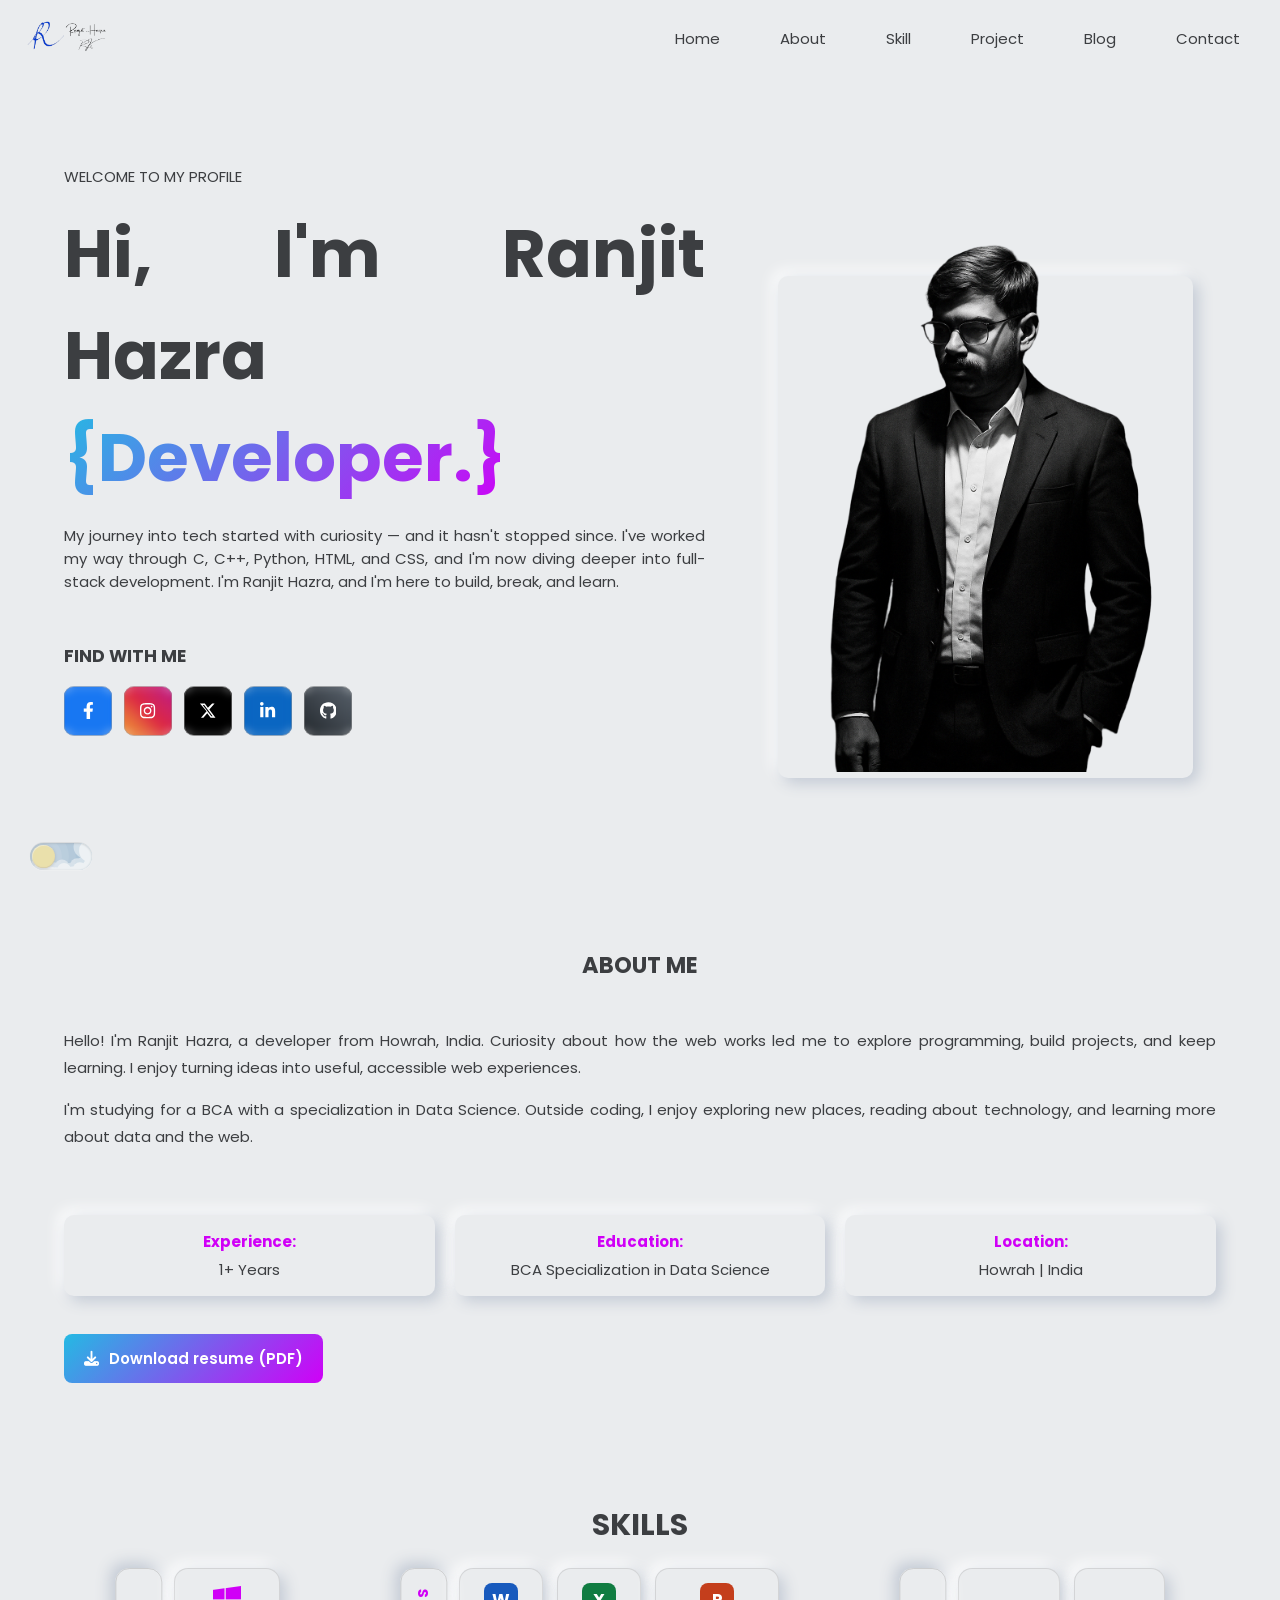
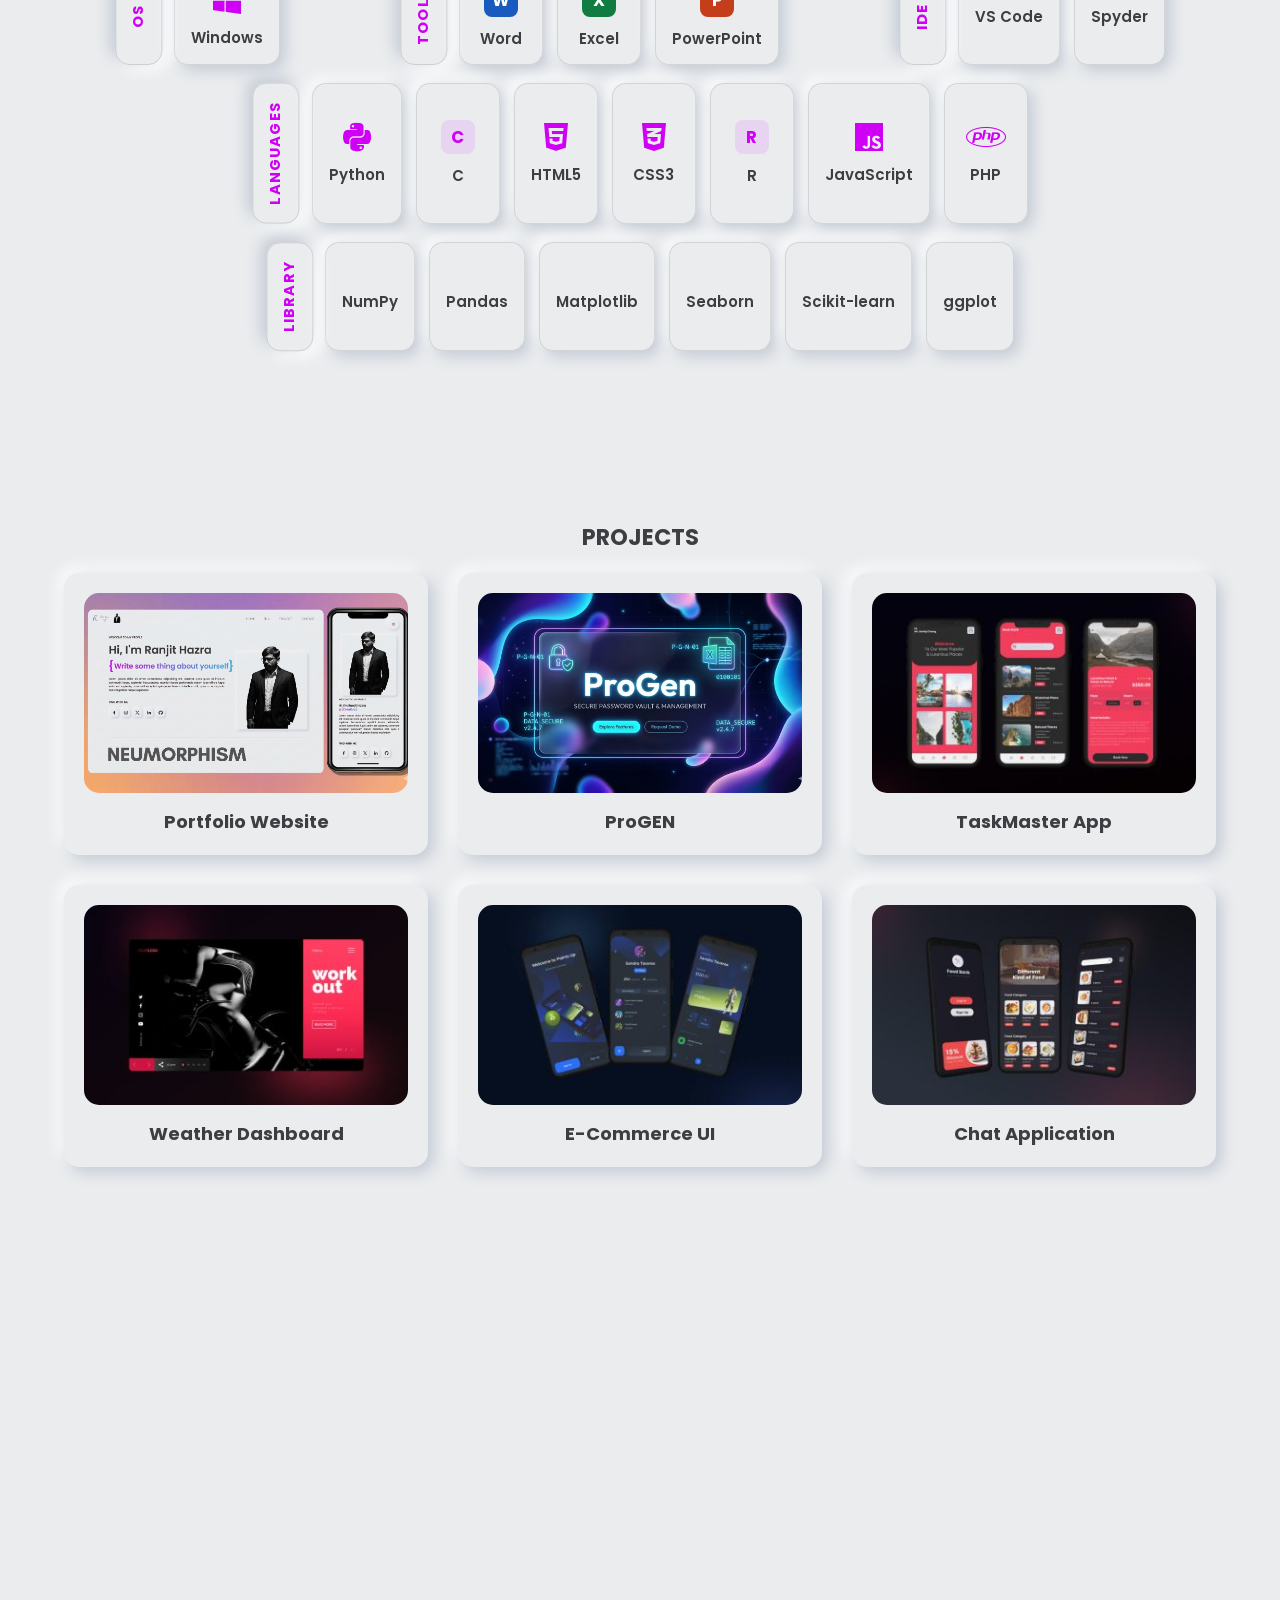
==== commit 5074e8e4: "Update README.md, index.html, and style.css; add new assets and script.js for enhanced portfolio fea" ====
--- a/index.html
+++ b/index.html
@@ -5,6 +5,14 @@
     <meta charset="UTF-8">
     <meta http-equiv="X-UA-Compatible" content="IE=edge">
     <meta name="viewport" content="width=device-width, initial-scale=1.0">
+    <meta name="description" content="Ranjit Hazra is a developer from Howrah, India, exploring web development, Python, and data science. View selected projects and get in touch.">
+    <meta name="keywords" content="Ranjit Hazra, developer, portfolio, Python, web development, data science, data analyst, data analysis, Howrah">
+    <meta name="author" content="Ranjit Hazra">
+    <meta property="og:type" content="website">
+    <meta property="og:title" content="Ranjit Hazra | Developer Portfolio">
+    <meta property="og:description" content="Explore Ranjit Hazra's projects, skills, and learning journey in web development and data science.">
+    <meta property="og:url" content="https://rednarock016.github.io/Portfolio-website/">
+    <meta property="og:image" content="https://rednarock016.github.io/Portfolio-website/Profile%20pic.png">
     <title>Ranjit Hazra | Portfolio</title>
     <link rel="stylesheet" href="style.css">
     <link rel="stylesheet" href="https://cdnjs.cloudflare.com/ajax/libs/font-awesome/6.3.0/css/all.min.css">
@@ -56,7 +64,7 @@
 
     <header>
         <div class="logo">
-            <img src="Ranjit_Hazra_RK__Flyers__Landscape__-removebg-preview.png"
+            <img src="assets/Ranjit_Hazra_RK__Flyers__Landscape__-removebg-preview.png"
                 alt="logo">
         </div>
         <div class="navDiv">
@@ -73,6 +81,7 @@
             <li><a href="#about">About</a></li>
             <li><a href="#skill">Skill</a></li>
             <li><a href="#project">Project</a></li>
+            <li><a href="#blog">Blog</a></li>
             <li><a href="#contact">Contact</a></li>
         </ul>
     </header>
@@ -158,21 +167,19 @@
                 </div>
             </div>
             <div class="avatar">
-                <img src="Profile pic.png" alt="Profile image">
+                <img src="assets/Profile pic.png" alt="Profile image">
             </div>
         </div>
 
-        <div id="about" data-aos="fade-up">
+        <section id="about" data-aos="fade-up">
             <h1 class="title">ABOUT ME</h1>
             <div class="about-content">
                 <div class="about-text">
                     <p>
-                    Hello! I'm Ranjit Hazra, a passionate developer. I love creating beautiful and functional web applications. 
-                    My journey in web development started with a curiosity to understand how things work on the internet, 
-                    and it has grown into a full-fledged career. I enjoy learning new technologies and challenging myself with complex problems.
+                    Hello! I'm Ranjit Hazra, a developer from Howrah, India. Curiosity about how the web works led me to explore programming, build projects, and keep learning. I enjoy turning ideas into useful, accessible web experiences.
                     </p>
                     <p>
-                    When I'm not coding, you can find me exploring new places, reading tech blogs, or enjoying a good cup of coffee.
+                    I'm studying for a BCA with a specialization in Data Science. Outside coding, I enjoy exploring new places, reading about technology, and learning more about data and the web.
                     </p>
                 </div>
                 <div class="about-details">
@@ -186,51 +193,64 @@
                         <strong>Location:</strong> <span>Howrah | India</span>
                     </div>
                 </div>
+                <div class="about-actions"><a class="action-button" href="assets/Ranjit-Hazra-ATS.pdf" download><i class="fa-solid fa-download" aria-hidden="true"></i> Download resume (PDF)</a></div>
+            </div>
+        </section>
+
+        <div id="skill">
+            <h1 class="title">SKILLS</h1>
+            <div class="skills-groups">
+                <div class="skill-group" data-aos="fade-up">
+                    <h2 class="skill-group-title">OS</h2>
+                    <div class="skill-items">
+                        <div class="skill-card"><i class="fa-brands fa-windows" aria-hidden="true"></i><span>Windows</span></div>
+                    </div>
+                </div>
+                <div class="skill-group" data-aos="fade-up" data-aos-delay="100">
+                    <h2 class="skill-group-title">Tools</h2>
+                    <div class="skill-items">
+                        <div class="skill-card office-word"><span class="office-mark" aria-hidden="true">W</span><span>Word</span></div>
+                        <div class="skill-card office-excel"><span class="office-mark" aria-hidden="true">X</span><span>Excel</span></div>
+                        <div class="skill-card office-powerpoint"><span class="office-mark" aria-hidden="true">P</span><span>PowerPoint</span></div>
+                    </div>
+                </div>
+                <div class="skill-group" data-aos="fade-up" data-aos-delay="200">
+                    <h2 class="skill-group-title">IDE</h2>
+                    <div class="skill-items">
+                        <div class="skill-card"><span>VS Code</span></div>
+                        <div class="skill-card"><span>Spyder</span></div>
+                    </div>
+                </div>
+                <div class="skill-group" data-aos="fade-up" data-aos-delay="300" style="justify-content: center;">
+                    <h2 class="skill-group-title" >Languages</h2>
+                    <div class="skill-items">
+                        <div class="skill-card"><i class="fa-brands fa-python" aria-hidden="true"></i><span>Python</span></div>
+                        <div class="skill-card"><span class="letter-mark">C</span><span>C</span></div>
+                        <div class="skill-card"><i class="fa-brands fa-html5" aria-hidden="true"></i><span>HTML5</span></div>
+                        <div class="skill-card"><i class="fa-brands fa-css3-alt" aria-hidden="true"></i><span>CSS3</span></div>
+                        <div class="skill-card"><span class="letter-mark">R</span><span>R</span></div>
+                        <div class="skill-card"><i class="fa-brands fa-js" aria-hidden="true"></i><span>JavaScript</span></div>
+                        <div class="skill-card"><i class="fa-brands fa-php" aria-hidden="true"></i><span>PHP</span></div>
+                    </div>
+                </div>
+                <div class="skill-group" data-aos="fade-up" data-aos-delay="400">
+                    <h2 class="skill-group-title" >Library</h2>
+                    <div class="skill-items">
+                        <div class="skill-card"><i class="fa-brands fa-numpy" aria-hidden="true"></i><span>NumPy</span></div>
+                        <div class="skill-card"><i class="fa-brands fa-pandas" aria-hidden="true"></i><span>Pandas</span></div>
+                        <div class="skill-card"><i class="fa-brands fa-matplotlib" aria-hidden="true"></i><span>Matplotlib</span></div>
+                        <div class="skill-card"><i class="fa-brands fa-seaborn" aria-hidden="true"></i><span>Seaborn</span></div>
+                        <div class="skill-card"><i class="fa-brands fa-sklearn" aria-hidden="true"></i><span>Scikit-learn</span></div>
+                        <div class="skill-card"><i class="fa-brands fa-ggplot2" aria-hidden="true"></i><span>ggplot</span></div>
+                    </div>
+                </div>
             </div>
         </div>
-
-        <div id="skill" data-aos="fade-up">
-            <h1 class="title">SKILL</h1>
-            <div class="listSkill">
-                <div class="item">
-                    <div class="name">HTML5</div>
-                    <div class="evaluate" style="--point:80%"></div>
-                </div>
-                <div class="item">
-                    <div class="name">CSS3</div>
-                    <div class="evaluate" style="--point:50%"></div>
-                </div>
-                <div class="item">
-                    <div class="name">C</div>
-                    <div class="evaluate" style="--point:40%"></div>
-                </div>
-                <div class="item">
-                    <div class="name">C++</div>
-                    <div class="evaluate" style="--point:10%"></div>
-                </div>
-                <div class="item">
-                    <div class="name">PYTHON</div>
-                    <div class="evaluate" style="--point:60%"></div>
-                </div>
-                <div class="item">
-                    <div class="name">Javascript</div>
-                    <div class="evaluate" style="--point:10%"></div>
-                </div>
-                <div class="item">
-                    <div class="name">PHP</div>
-                    <div class="evaluate" style="--point:01%"></div>
-                </div>
-                <div class="item">
-                    <div class="name">React JS</div>
-                    <div class="evaluate" style="--point:00%"></div>
-                </div>
-            </div>
-        </div>
-        <div id="project" data-aos="fade-up">
+        <section id="project" data-aos="fade-up">
             <h1 class="title">PROJECTS</h1>
             <div class="listProject">
                 <div class="item" data-aos="zoom-in" data-aos-delay="100">
-                    <img src="Prortfolio website.png" alt="Portfolio Website">
+                    <img src="assets/Prortfolio website.png" alt="Portfolio Website">
                     <div class="name">Portfolio Website</div>
                     <div class="overlay">
                         <p class="project-desc">A personal portfolio built to showcase my skills and projects.</p>
@@ -240,13 +260,13 @@
                             <span>JS</span>
                         </div>
                         <div class="project-links">
-                            <a href="#" target="_blank"><i class="fa-solid fa-arrow-up-right-from-square"></i></a>
-                            <a href="#" target="_blank"><i class="fa-brands fa-github"></i></a>
+                            <a href="https://rednarock016.github.io/Portfolio-website/" target="_blank" rel="noopener noreferrer" aria-label="Open live portfolio"><i class="fa-solid fa-arrow-up-right-from-square"></i></a>
+                            <a href="https://github.com/Rednarock016/Portfolio-website" target="_blank" rel="noopener noreferrer" aria-label="Portfolio source on GitHub"><i class="fa-brands fa-github"></i></a>
                         </div>
                     </div>
                 </div>
                 <div class="item" data-aos="zoom-in" data-aos-delay="200">
-                    <img src="ProGEN.png" alt="ProGEN Password Manager">
+                    <img src="assets/ProGEN.png" alt="ProGEN Password Manager">
                     <div class="name">ProGEN</div>
                     <div class="overlay">
                         <p class="project-desc">A secure password generator and manager to safely store your credentials.</p>
@@ -258,13 +278,12 @@
                             <span>Flask</span>
                         </div>
                         <div class="project-links">
-                            <a href="#" target="_blank"><i class="fa-solid fa-arrow-up-right-from-square"></i></a>
-                            <a href="#" target="_blank"><i class="fa-brands fa-github"></i></a>
+                            <a href="https://github.com/Rednarock016" target="_blank" rel="noopener noreferrer" aria-label="Find ProGEN on GitHub"><i class="fa-brands fa-github"></i></a>
                         </div>
                     </div>
                 </div>
                 <div class="item" data-aos="zoom-in" data-aos-delay="300">
-                    <img src="img3.jpg" alt="TaskMaster App">
+                    <img src="assets/img3.jpg" alt="TaskMaster App">
                     <div class="name">TaskMaster App</div>
                     <div class="overlay">
                         <p class="project-desc">A productivity app to manage daily tasks efficiently.</p>
@@ -273,13 +292,12 @@
                             <span>Django</span>
                         </div>
                         <div class="project-links">
-                            <a href="#" target="_blank"><i class="fa-solid fa-arrow-up-right-from-square"></i></a>
-                            <a href="#" target="_blank"><i class="fa-brands fa-github"></i></a>
+                            <a href="https://github.com/Rednarock016" target="_blank" rel="noopener noreferrer" aria-label="Find TaskMaster on GitHub"><i class="fa-brands fa-github"></i></a>
                         </div>
                     </div>
                 </div>
                 <div class="item" data-aos="zoom-in" data-aos-delay="400">
-                    <img src="img4.jpg" alt="Weather Dashboard">
+                    <img src="assets/img4.jpg" alt="Weather Dashboard">
                     <div class="name">Weather Dashboard</div>
                     <div class="overlay">
                         <p class="project-desc">Real-time weather application consuming public APIs.</p>
@@ -288,13 +306,12 @@
                             <span>API</span>
                         </div>
                         <div class="project-links">
-                            <a href="#" target="_blank"><i class="fa-solid fa-arrow-up-right-from-square"></i></a>
-                            <a href="#" target="_blank"><i class="fa-brands fa-github"></i></a>
+                            <a href="https://github.com/Rednarock016" target="_blank" rel="noopener noreferrer" aria-label="Find Weather Dashboard on GitHub"><i class="fa-brands fa-github"></i></a>
                         </div>
                     </div>
                 </div>
                 <div class="item" data-aos="zoom-in" data-aos-delay="500">
-                    <img src="img5.jpg" alt="E-Commerce UI">
+                    <img src="assets/img5.jpg" alt="E-Commerce UI">
                     <div class="name">E-Commerce UI</div>
                     <div class="overlay">
                         <p class="project-desc">Modern and responsive frontend for an online store.</p>
@@ -303,13 +320,12 @@
                             <span>Tailwind</span>
                         </div>
                         <div class="project-links">
-                            <a href="#" target="_blank"><i class="fa-solid fa-arrow-up-right-from-square"></i></a>
-                            <a href="#" target="_blank"><i class="fa-brands fa-github"></i></a>
+                            <a href="https://github.com/Rednarock016" target="_blank" rel="noopener noreferrer" aria-label="Find E-Commerce UI on GitHub"><i class="fa-brands fa-github"></i></a>
                         </div>
                     </div>
                 </div>
                 <div class="item" data-aos="zoom-in" data-aos-delay="600">
-                    <img src="img6.jpg" alt="Chat Application">
+                    <img src="assets/img6.jpg" alt="Chat Application">
                     <div class="name">Chat Application</div>
                     <div class="overlay">
                         <p class="project-desc">Real-time messaging platform with web sockets.</p>
@@ -318,15 +334,42 @@
                             <span>Socket.IO</span>
                         </div>
                         <div class="project-links">
-                            <a href="#" target="_blank"><i class="fa-solid fa-arrow-up-right-from-square"></i></a>
-                            <a href="#" target="_blank"><i class="fa-brands fa-github"></i></a>
-                        </div>
-                    </div>
-                </div>
-            </div>
-        </div>
-        <div id="contact">
+                            <a href="https://github.com/Rednarock016" target="_blank" rel="noopener noreferrer" aria-label="Find Chat Application on GitHub"><i class="fa-brands fa-github"></i></a>
+                        </div>
+                    </div>
+                </div>
+            </div>
+        </section>
+        <section id="blog" data-aos="fade-up">
+            <h1 class="title">LEARNING NOTES</h1>
+            <p class="section-intro">A few topics I'm exploring and hope to write about as I learn.</p>
+            <div class="blog-grid">
+                <article class="blog-card" data-aos="fade-up" data-aos-delay="100">
+                    <span class="blog-label">Web development</span>
+                    <h2>Building a portfolio with vanilla web technologies</h2>
+                    <p>Notes on structuring a responsive page with semantic HTML, CSS, and a little JavaScript.</p>
+                </article>
+                <article class="blog-card" data-aos="fade-up" data-aos-delay="200">
+                    <span class="blog-label">Python</span>
+                    <h2>What I'm learning while building with Python</h2>
+                    <p>Small experiments, lessons from debugging, and ideas for making projects more useful.</p>
+                </article>
+                <article class="blog-card" data-aos="fade-up" data-aos-delay="300">
+                    <span class="blog-label">Data science</span>
+                    <h2>Getting started with data analysis</h2>
+                    <p>A learning log for exploring Python's data tools as part of my BCA studies.</p>
+                </article>
+            </div>
+        </section>
+        <section id="contact" data-aos="fade-up"">
             <h1 class="title">Contact</h1>
+            <p class="section-intro">Have a question or an opportunity in mind? Send me a message.</p>
+            <form class="contact-form" action="https://formspree.io/f/mgaaldgn" method="POST">
+                <label for="contact-name">Name</label><input id="contact-name" name="name" autocomplete="name" required>
+                <label for="contact-email">Email</label><input id="contact-email" name="email" type="email" autocomplete="email" required>
+                <label for="contact-message">Message</label><textarea id="contact-message" name="message" rows="5" required></textarea>
+                <button class="action-button" type="submit">Send message <i class="fa-solid fa-paper-plane" aria-hidden="true"></i></button>
+            </form>
             <div class="contact-social">
 
                 <!-- Facebook -->
@@ -390,7 +433,7 @@
                 </a>
 
             </div>
-        </div>
+        </section>
     </div>
 
     <!-- Back to Top Button -->
@@ -400,55 +443,7 @@
 
     <!-- AOS JS -->
     <script src="https://unpkg.com/aos@2.3.1/dist/aos.js"></script>
-    <!-- Custom Scripts -->
-    <script>
-        // Initialize AOS
-        AOS.init({
-            duration: 800,
-            once: true,
-            offset: 100,
-        });
-
-        // Preloader
-        window.addEventListener('load', () => {
-            const preloader = document.getElementById('preloader');
-            if(preloader) {
-                preloader.style.opacity = '0';
-                setTimeout(() => {
-                    preloader.style.display = 'none';
-                }, 500);
-            }
-        });
-
-        // Theme Toggle Logic
-        const themeCheckbox = document.getElementById('theme-checkbox');
-        
-        // Determine saved theme or default
-        const savedTheme = localStorage.getItem('theme');
-        if (savedTheme === 'dark') {
-            document.body.classList.add('dark-mode');
-            themeCheckbox.checked = true;
-        }
-
-        themeCheckbox.addEventListener('change', () => {
-            document.body.classList.toggle('dark-mode');
-            if (document.body.classList.contains('dark-mode')) {
-                localStorage.setItem('theme', 'dark');
-            } else {
-                localStorage.setItem('theme', 'light');
-            }
-        });
-
-        // Back to Top Button visibility
-        const backToTopBtn = document.getElementById('back-to-top');
-        window.addEventListener('scroll', () => {
-            if (window.scrollY > 300) {
-                backToTopBtn.classList.add('show');
-            } else {
-                backToTopBtn.classList.remove('show');
-            }
-        });
-    </script>
 </body>
+<script src="script.js"></script>
 
 </html>
--- a/style.css
+++ b/style.css
@@ -184,6 +184,90 @@
     content: '';
     border-radius: 10px;
 }
+
+/* Skills: grouped icon tiles inspired by the supplied sketch */
+.skills-groups {
+    display: flex;
+    flex-wrap: wrap;
+    align-items: stretch;
+    gap: 18px;
+    padding-bottom: 50px;
+    border-bottom: 1px solid var(--light);
+    justify-content:space-around
+}
+.skill-group {
+    display: flex;
+    align-items: stretch;
+    gap: 12px;
+    min-width: 0;
+    max-width: 100%;
+}
+.skill-group-title {
+    margin: 0;
+    padding: 18px 12px;
+    display: flex;
+    align-items: center;
+    justify-content: center;
+    text-align: center;
+    text-transform: uppercase;
+    writing-mode: vertical-rl;
+    transform: rotate(180deg);
+    letter-spacing: .08em;
+    font-size: .92rem;
+    line-height: 1.45;
+    border: 1px solid rgba(128, 128, 128, .28);
+    border-radius: 14px;
+    box-shadow: var(--box-shadow);
+    color: #D000F7;
+}
+#skill { scroll-margin-top: 90px; }
+.skill-items {
+    display: flex;
+    flex-wrap: wrap;
+    align-items: stretch;
+    gap: 14px;
+    min-width: 0;
+}
+.skill-card {
+    min-width: 50px;
+    min-height: 50px;
+    padding: 14px 16px;
+    display: flex;
+    flex-direction: column;
+    justify-content: center;
+    align-items: center;
+    gap: 10px;
+    text-align: center;
+    border: 1px solid rgba(128, 128, 128, .22);
+    border-radius: 14px;
+    background: var(--light);
+    box-shadow: var(--box-shadow);
+    font-weight: 600;
+    transition: transform .2s ease, border-color .2s ease;
+}
+.skill-card:hover {
+    transform: translateY(-4px);
+    border-color: #D000F7;
+}
+.skill-card > i {
+    font-size: 2rem;
+    color: #D000F7;
+}
+.office-mark, .letter-mark {
+    width: 34px;
+    height: 34px;
+    display: grid;
+    place-items: center;
+    border-radius: 8px;
+    color: #fff;
+    background: #185abd;
+    font-size: 1.05rem;
+    font-weight: 700;
+}
+.office-excel .office-mark { background: #107c41; }
+.office-powerpoint .office-mark { background: #c43e1c; }
+.letter-mark { color: #D000F7; background: rgba(208, 0, 247, .1); }
+
 .listProject{
     display: grid;
     grid-template-columns: repeat(3, 1fr);
@@ -369,6 +453,26 @@
     gap: 20px;
     margin-top: 20px;
 }
+.about-actions { margin-top: 8px; }
+.action-button {
+    display: inline-flex; align-items: center; justify-content: center; gap: 10px;
+    border: 0; border-radius: 8px; padding: 13px 20px; color: #fff;
+    background: var(--gradient-bg); font: inherit; font-weight: 600; cursor: pointer;
+}
+.action-button:hover { transform: translateY(-2px); }
+.section-intro { max-width: 700px; margin: 0 auto 28px; text-align: center; line-height: 1.7; }
+.contact-form { max-width: 680px; margin: 0 auto 35px; padding: 28px; display: grid; gap: 10px; border-radius: 14px; box-shadow: var(--box-shadow); }
+.contact-form label { font-weight: 600; }
+.contact-form input, .contact-form textarea { width: 100%; box-sizing: border-box; padding: 12px 14px; border: 1px solid #aab0b8; border-radius: 7px; background: var(--light); color: var(--color-text); font: inherit; }
+.contact-form textarea { resize: vertical; }
+.contact-form .action-button { justify-self: start; margin-top: 8px; }
+.form-note { margin: 4px 0 0; font-size: .82rem; opacity: .8; }
+.blog-grid { display: grid; grid-template-columns: repeat(3, minmax(0, 1fr)); gap: 20px; padding-bottom: 45px; }
+.blog-card { padding: 24px; border-radius: 12px; box-shadow: var(--box-shadow); }
+.blog-card h2 { font-size: 1.15rem; line-height: 1.45; }
+.blog-card p { line-height: 1.7; }
+.blog-label { color: #a000c0; font-weight: 600; font-size: .85rem; }
+section[id] { scroll-margin-top: 85px; }
 .detail-item {
     background: var(--light);
     box-shadow: var(--box-shadow);
@@ -529,6 +633,18 @@
   animation-delay: 1.047s;
 }
 
+.spyder-logo {
+  width: 48px;
+  height: 48px;
+  fill: #FF2E2E; /* Official Spyder Accent Red, or use currentColor to inherit text color */
+  transition: fill 0.3s ease;
+}
+
+.spyder-logo:hover {
+  fill: #cc0000; /* Darker red shade on hover */
+}
+
+
 @keyframes loader-letter-anim {
   0% {
     filter: blur(0px);
@@ -844,7 +960,7 @@
         top: 0;
         display: grid;
         grid-template-columns: 1fr;
-        grid-template-rows: repeat(5, 70px);
+        grid-template-rows: repeat(6, 70px);
         transform: translateX(-100%);
         transition: 0.5s;
     }
@@ -867,8 +983,25 @@
     .listSkill{
         grid-template-columns: 1fr;
     }
+    .skill-group {
+        gap: 10px;
+    }
+    .skill-group-title {
+        min-height: 100px;
+        padding: 12px;
+    }
+    .skill-items { gap: 10px; }
+    .skill-card {
+        flex: 1 1 95px;
+        min-width: 95px;
+        min-height: 100px;
+        padding: 12px 8px;
+        font-size: .9rem;
+    }
     .listProject{
         grid-template-columns: 1fr;
     }
+    .blog-grid { grid-template-columns: 1fr; }
+    .contact-form { padding: 20px; }
     
-}+}
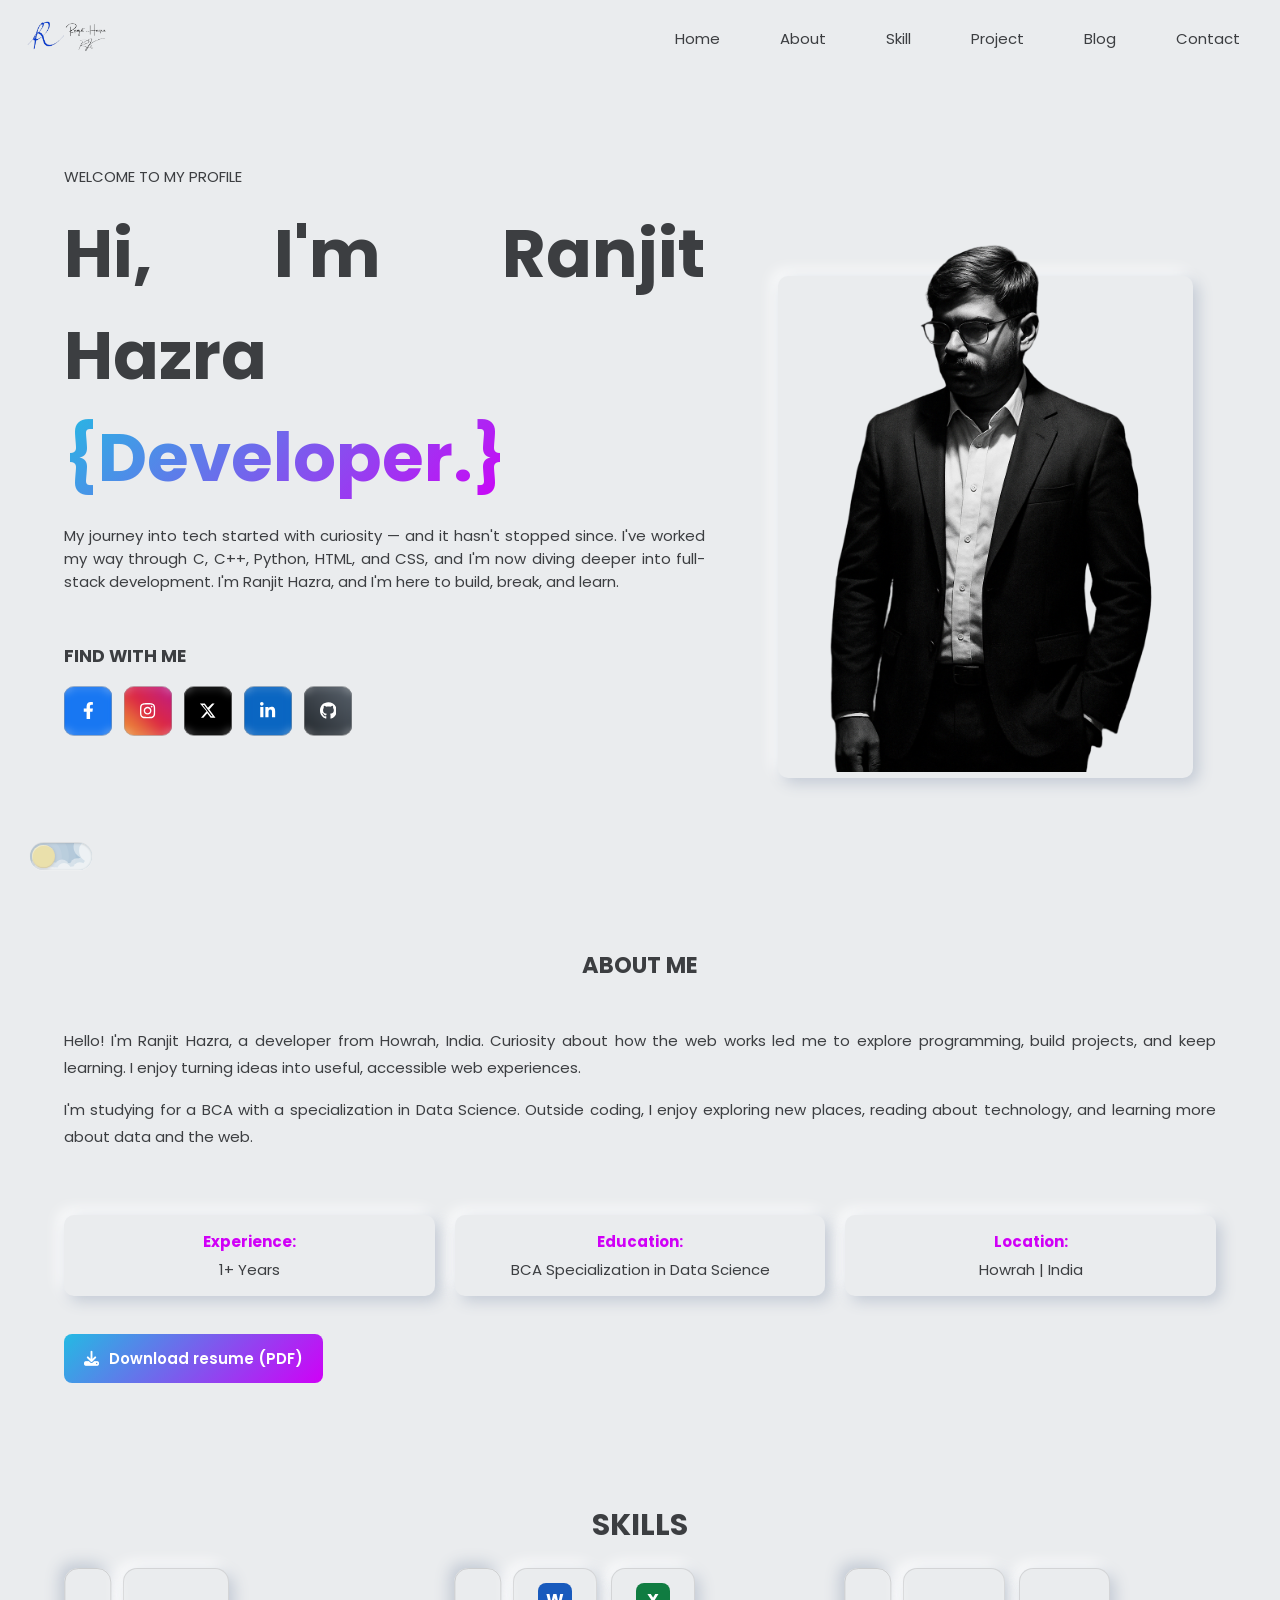
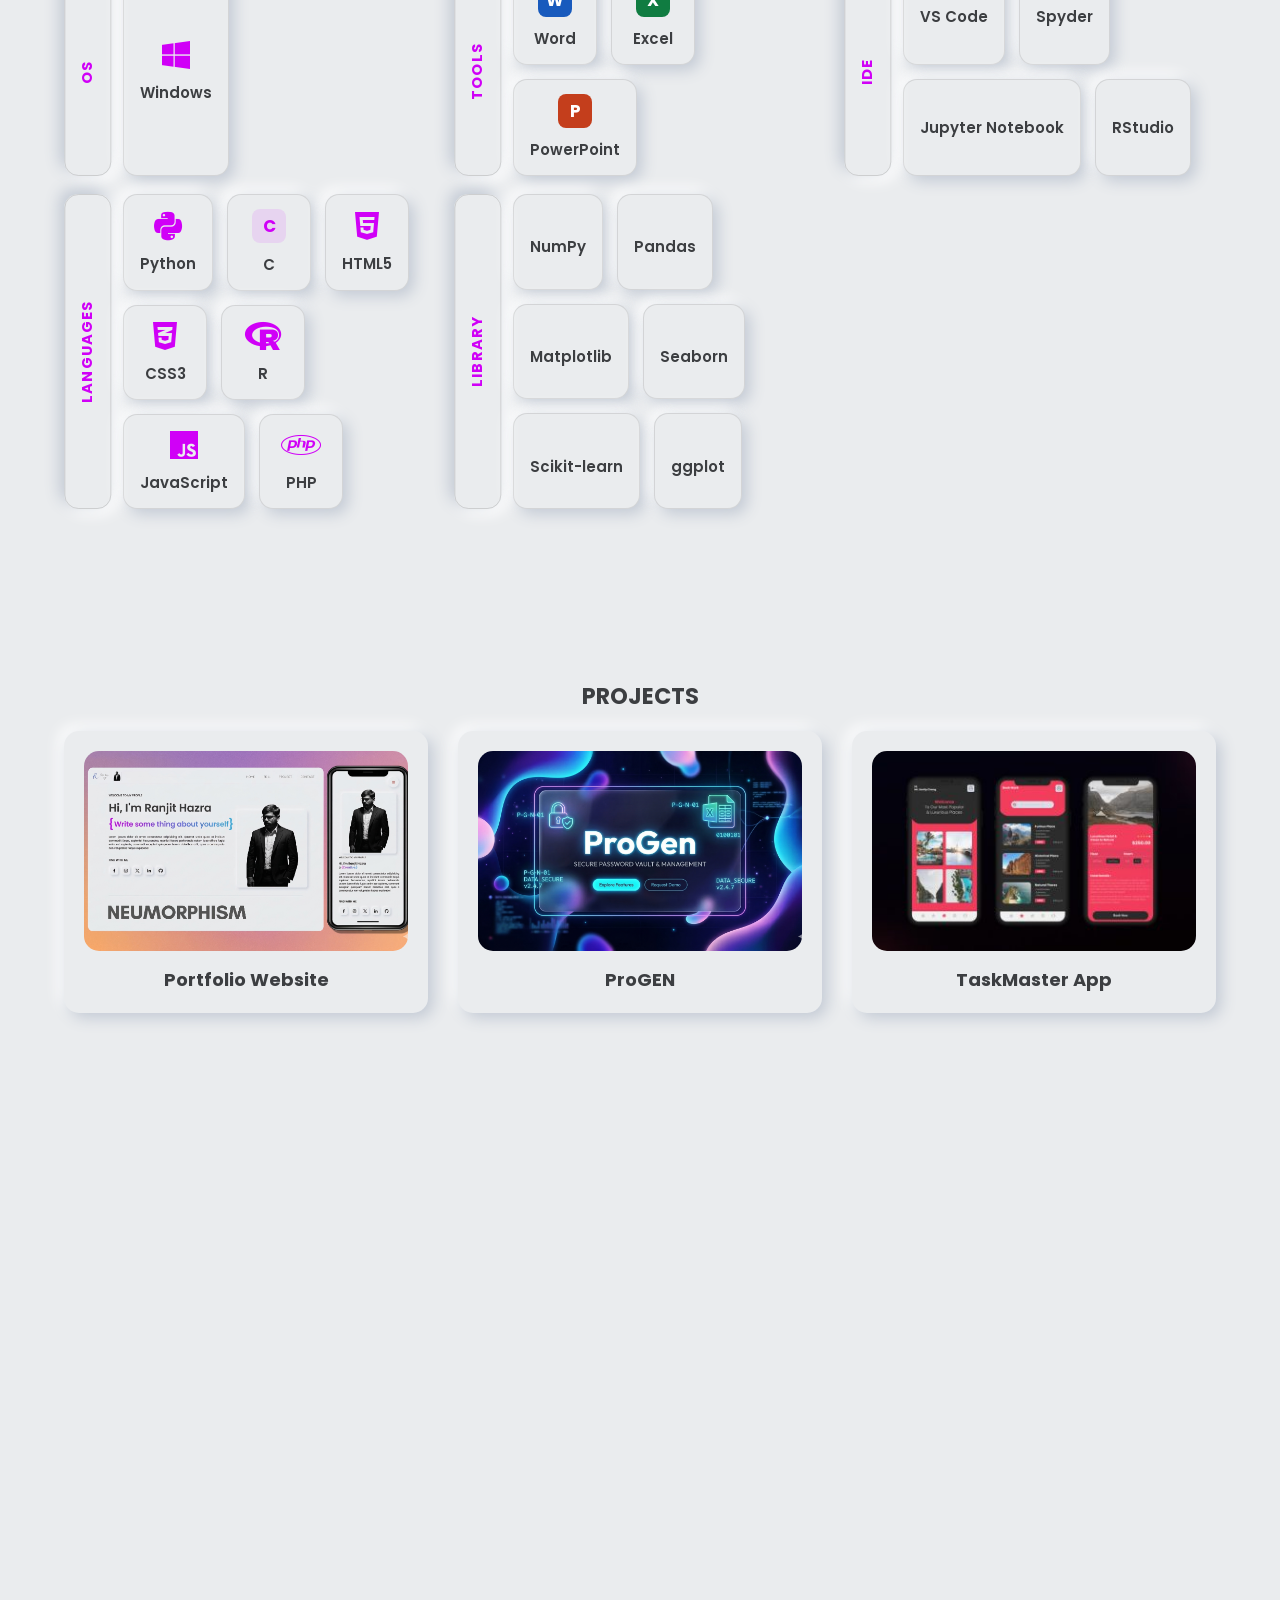
==== commit 80bc4767: "Enhance skills section: add Jupyter Notebook and RStudio; update layout to grid for better responsiv" ====
--- a/index.html
+++ b/index.html
@@ -219,6 +219,8 @@
                     <div class="skill-items">
                         <div class="skill-card"><span>VS Code</span></div>
                         <div class="skill-card"><span>Spyder</span></div>
+                        <div class ="skill-card"><span>Jupyter Notebook</span></div>
+                        <div class ="skill-card"><span>RStudio</span></div>
                     </div>
                 </div>
                 <div class="skill-group" data-aos="fade-up" data-aos-delay="300" style="justify-content: center;">
@@ -228,7 +230,7 @@
                         <div class="skill-card"><span class="letter-mark">C</span><span>C</span></div>
                         <div class="skill-card"><i class="fa-brands fa-html5" aria-hidden="true"></i><span>HTML5</span></div>
                         <div class="skill-card"><i class="fa-brands fa-css3-alt" aria-hidden="true"></i><span>CSS3</span></div>
-                        <div class="skill-card"><span class="letter-mark">R</span><span>R</span></div>
+                        <div class="skill-card"><i class="fa-brands fa-r-project"></i><span>R</span></div>
                         <div class="skill-card"><i class="fa-brands fa-js" aria-hidden="true"></i><span>JavaScript</span></div>
                         <div class="skill-card"><i class="fa-brands fa-php" aria-hidden="true"></i><span>PHP</span></div>
                     </div>
--- a/style.css
+++ b/style.css
@@ -187,13 +187,15 @@
 
 /* Skills: grouped icon tiles inspired by the supplied sketch */
 .skills-groups {
-    display: flex;
-    flex-wrap: wrap;
+    display: grid;
+    grid-template-columns: repeat(3, minmax(0, 1fr));
     align-items: stretch;
     gap: 18px;
+    width: 100%;
+    box-sizing: border-box;
     padding-bottom: 50px;
     border-bottom: 1px solid var(--light);
-    justify-content:space-around
+    justify-content: stretch;
 }
 .skill-group {
     display: flex;
@@ -201,6 +203,8 @@
     gap: 12px;
     min-width: 0;
     max-width: 100%;
+    width: 100%;
+    box-sizing: border-box;
 }
 .skill-group-title {
     margin: 0;
@@ -227,6 +231,11 @@
     align-items: stretch;
     gap: 14px;
     min-width: 0;
+    flex: 1;
+}
+
+@media screen and (max-width: 1024px) {
+    .skills-groups { grid-template-columns: repeat(2, minmax(0, 1fr)); }
 }
 .skill-card {
     min-width: 50px;
@@ -986,6 +995,7 @@
     .skill-group {
         gap: 10px;
     }
+    .skills-groups { grid-template-columns: 1fr; }
     .skill-group-title {
         min-height: 100px;
         padding: 12px;
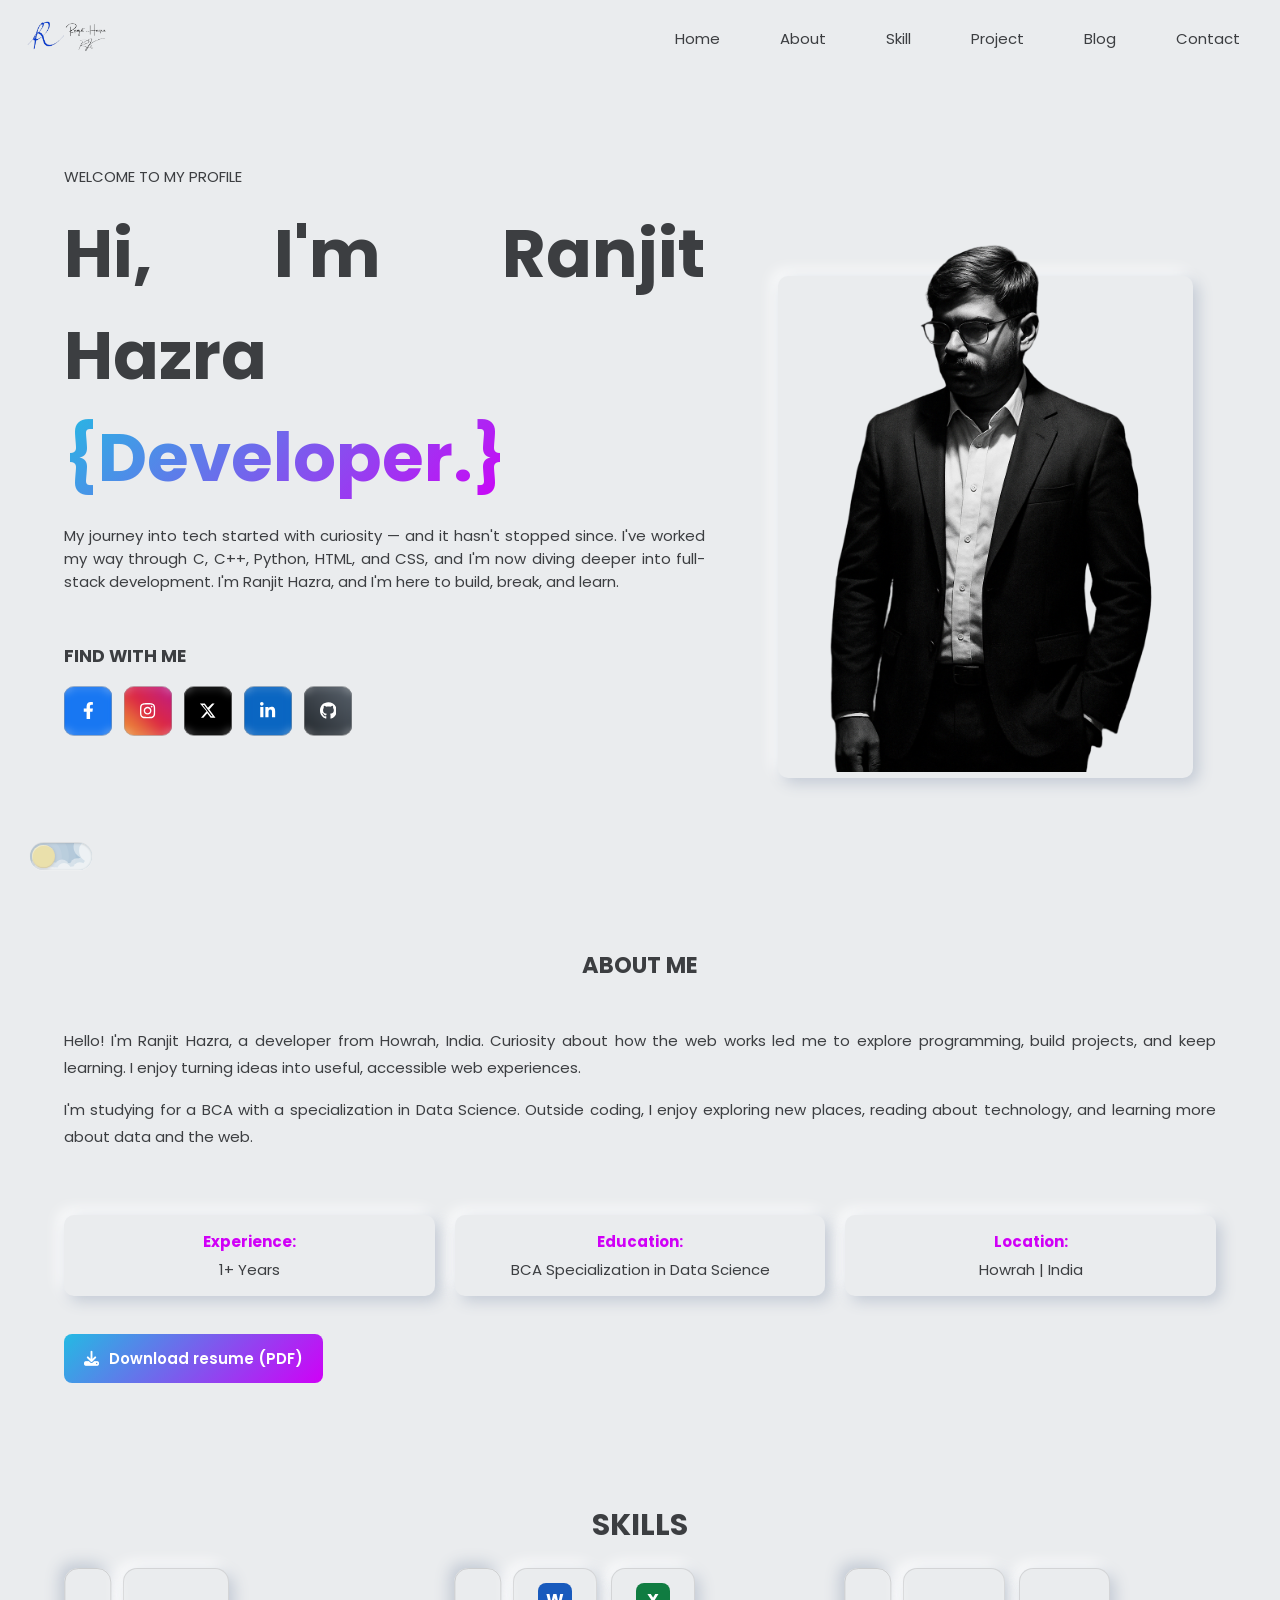
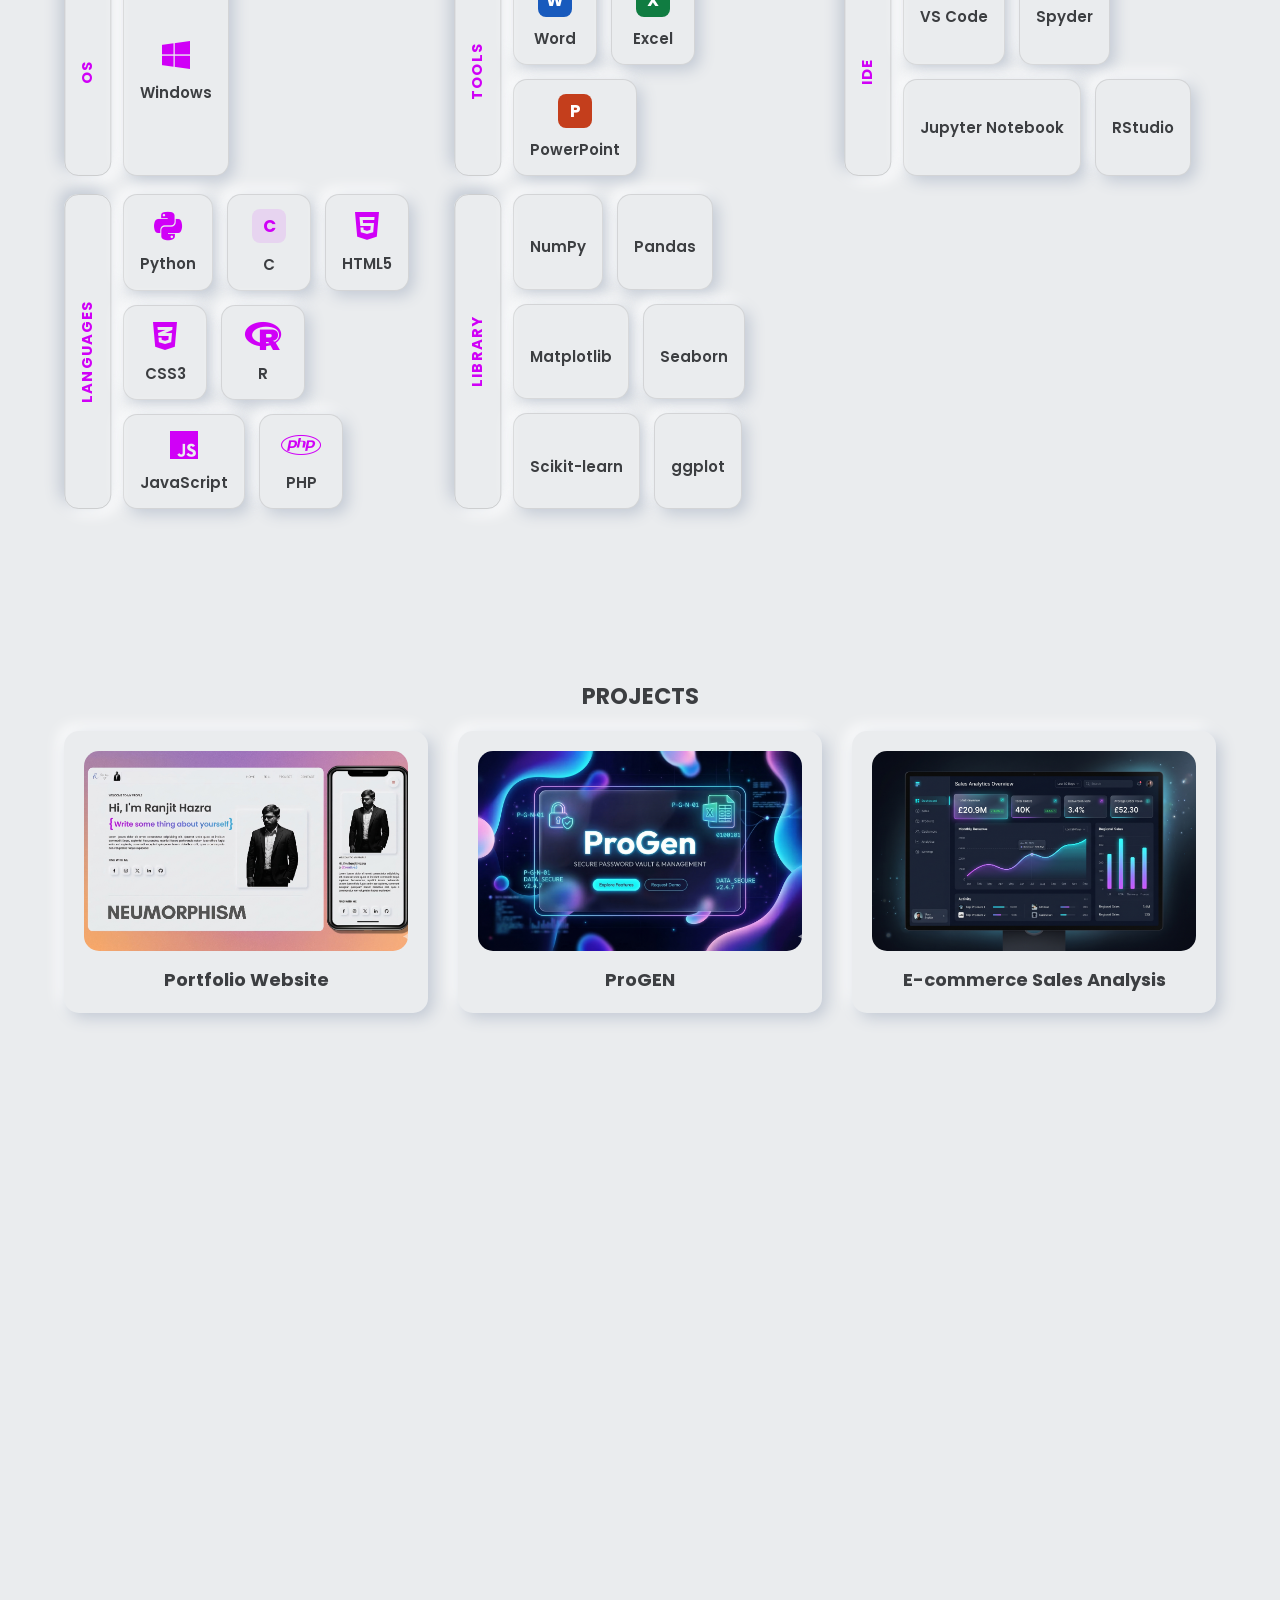
==== commit 83c4bde7: "Add E-commerce sales analysis project: update project details, replace image, and modify tech stack" ====
--- a/index.html
+++ b/index.html
@@ -280,21 +280,25 @@
                             <span>Flask</span>
                         </div>
                         <div class="project-links">
-                            <a href="https://github.com/Rednarock016" target="_blank" rel="noopener noreferrer" aria-label="Find ProGEN on GitHub"><i class="fa-brands fa-github"></i></a>
+                            <a href="https://github.com/Rednarock016/ProGEN" target="_blank" rel="noopener noreferrer" aria-label="Find ProGEN on GitHub"><i class="fa-brands fa-github"></i></a>
                         </div>
                     </div>
                 </div>
                 <div class="item" data-aos="zoom-in" data-aos-delay="300">
-                    <img src="assets/img3.jpg" alt="TaskMaster App">
-                    <div class="name">TaskMaster App</div>
-                    <div class="overlay">
-                        <p class="project-desc">A productivity app to manage daily tasks efficiently.</p>
+                    <img src="assets/Ecommerce sales analysis pic.png" alt="E-commerce Sales Analysis">
+                    <div class="name">E-commerce Sales Analysis</div>
+                    <div class="overlay">
+                        <p class="project-desc">End-to-end data analytics pipeline analyzing 1M+ transactions with Python & MySQL</p>
                         <div class="tech-stack">
                             <span>Python</span>
-                            <span>Django</span>
-                        </div>
-                        <div class="project-links">
-                            <a href="https://github.com/Rednarock016" target="_blank" rel="noopener noreferrer" aria-label="Find TaskMaster on GitHub"><i class="fa-brands fa-github"></i></a>
+                            <span>Pandas</span>
+                            <span>MySql</span>
+                            <span>Matplotlib</span>
+                            <span>Seaborn</span>
+                            <span>Power Bi</span>
+                        </div>
+                        <div class="project-links">
+                            <a href="https://github.com/Rednarock016/Ecommerce-sales-analysis" target="_blank" rel="noopener noreferrer" aria-label="Find TaskMaster on GitHub"><i class="fa-brands fa-github"></i></a>
                         </div>
                     </div>
                 </div>
@@ -445,7 +449,7 @@
 
     <!-- AOS JS -->
     <script src="https://unpkg.com/aos@2.3.1/dist/aos.js"></script>
+    <script src="script.js"></script>
 </body>
-<script src="script.js"></script>
 
 </html>
